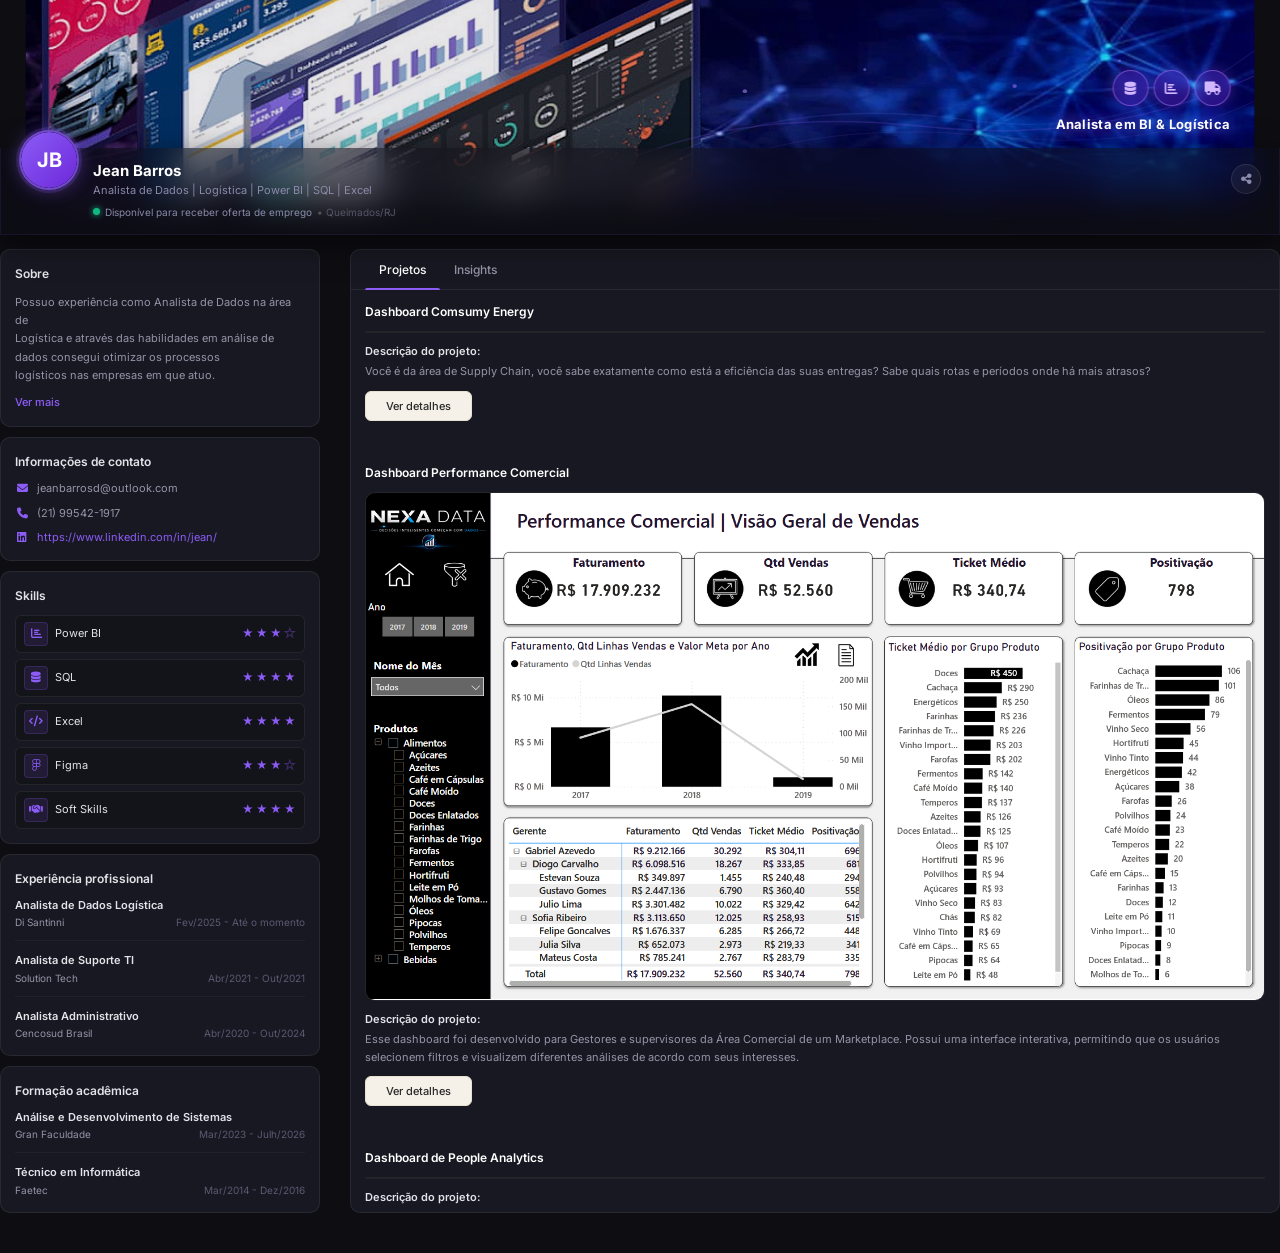
==== public/index.html @ 33b79e92 "Projeto Finalizado" ====
<!DOCTYPE html>
<html lang="pt-BR">

<head>
    <meta charset="UTF-8">
    <meta name="viewport" content="width=device-width, initial-scale=1.0">
    <title>Jean Barros | Portfólio</title>

    <link rel="stylesheet" href="../src/CSS/style.css">
    <link rel="stylesheet" href="../src/CSS/App.css">
    <link rel="stylesheet" href="../src/CSS/components/NavBar/NavBar.css">
    <link rel="stylesheet" href="../src/CSS/components/Section/Section.css">
    <link rel="stylesheet" href="../src/CSS/components/SectionSkills/Skills.css">
    <link rel="stylesheet" href="../src/CSS/components/SectionExperience/Experiences.css">
    <link rel="stylesheet" href="../src/CSS/components/SectionExperience/ExperiencesCard.css">
    <link rel="stylesheet" href="../src/CSS/components/SectionEducation/Education.css">
    <link rel="stylesheet" href="../src/CSS/components/SectionProjects/Projects.css">
    <link rel="stylesheet" href="../src/CSS/components/SectionProjects/ProjectsCard.css">
    <link rel="stylesheet" href="../src/CSS/components/SectionProjects/ProjectsDetails.css">
    <link rel="stylesheet" href="../src/CSS/components/SectionProjects/Insights.css">
    <link rel="stylesheet" href="../src/CSS/components/Contact/Contact.css">
    <link rel="stylesheet" href="../src/CSS/components/Footer/Footer.css">

    <link rel="preconnect" href="https://fonts.googleapis.com">
    <link rel="preconnect" href="https://fonts.gstatic.com" crossorigin>
    <link href="https://fonts.googleapis.com/css2?family=Inter:wght@300;400;500;600;700&display=swap" rel="stylesheet">
    <link rel="stylesheet" href="https://cdnjs.cloudflare.com/ajax/libs/font-awesome/6.5.0/css/all.min.css">
</head>

<body>

    <div class="page-wrapper">

        <!-- =====================================================
         BANNER
         Estrutura: imagem à esquerda + gradiente cobrindo
         + fundo roxo à direita + selos + título
    ===================================================== -->
        <div class="banner-container">

            <!-- Imagem de fundo (dashboards de logística) — lado esquerdo -->
            <img class="banner-bg-image" src="../src/imgs/banner.jpg" alt="" onerror="this.style.display='none'">

            <!-- Camada de fundo roxo/azul escuro no lado direito -->
            <div class="banner-right-bg"></div>

            <!-- Gradiente de transição: fade da imagem para o roxo -->
            <div class="banner-gradient-overlay"></div>

            <!-- Brilhos de glow roxo -->
            <div class="banner-glow"></div>
            <div class="banner-glow-2"></div>

            <!-- Linhas abstratas SVG (ondas tecnológicas) -->
            <svg class="banner-svg-lines" viewBox="0 0 820 158" xmlns="http://www.w3.org/2000/svg"
                preserveAspectRatio="none">
                <!-- Ondas curvas suaves -->
                <path d="M350,158 Q450,80 600,100 Q720,115 820,60" stroke="rgba(139,92,246,0.20)" stroke-width="1.2"
                    fill="none" />
                <path d="M380,158 Q480,70 630,95 Q740,112 820,40" stroke="rgba(100,140,255,0.13)" stroke-width="1"
                    fill="none" />
                <path d="M420,158 Q500,90 650,108 Q750,120 820,80" stroke="rgba(180,120,255,0.10)" stroke-width="0.8"
                    fill="none" />
                <!-- Pontos brilhantes decorativos -->
                <circle cx="480" cy="72" r="1.5" fill="rgba(180,140,255,0.55)" />
                <circle cx="560" cy="55" r="1" fill="rgba(140,180,255,0.45)" />
                <circle cx="660" cy="68" r="1.5" fill="rgba(180,130,255,0.50)" />
                <circle cx="730" cy="48" r="1" fill="rgba(200,160,255,0.40)" />
                <circle cx="790" cy="62" r="0.8" fill="rgba(160,120,255,0.60)" />
            </svg>

            <!-- Linha inferior do banner -->
            <div class="banner-bottom-line"></div>

            <!-- Lado direito: selos + título -->
            <div class="banner-title-wrap">
                <div class="banner-badges">
                    <div class="banner-badge banner-badge--highlight" title="SQL Server Avançado">
                        <i class="fas fa-database"></i>
                    </div>
                    <div class="banner-badge banner-badge--highlight" title="Design de Dashboards com Figma">
                        <i class="fas fa-chart-bar"></i>
                    </div>
                    <div class="banner-badge banner-badge--highlight" title="BI & Logística">
                        <i class="fas fa-truck"></i>
                    </div>
                </div>
                <span class="banner-title">Analista em BI &amp; Logística</span>
            </div>

        </div><!-- /banner-container -->

        <!-- =====================================================
         PROFILE BAR
         Card escuro sólido com sombra — fica "flutuando"
         abaixo do banner, criando profundidade visual
    ===================================================== -->
        <div class="profile-bar">
            <div class="profile-left">
                <!-- Avatar emerge do banner (margin-top negativo) -->
                <div class="profile-avatar-wrapper">
                    <img class="profile-avatar" src="../src/imgs/jean.jpeg" alt="Jean Barros" onerror="this.style.display='none';
                              this.nextElementSibling.style.display='flex'">
                    <div class="profile-avatar-fallback">JB</div>
                </div>

                <div class="profile-text">
                    <h1 class="profile-name">Jean Barros</h1>
                    <p class="profile-subtitle">
                        Analista de Dados | Logística | Power BI | SQL | Excel
                    </p>
                    <div class="profile-status">
                        <span class="status-dot"></span>
                        <span class="status-text">Disponível para receber oferta de emprego</span>
                        <span class="status-level">• Queimados/RJ</span>
                    </div>
                </div>
            </div>

            <div class="profile-right">
                <button class="share-btn" id="shareBtn" title="Compartilhar">
                    <i class="fas fa-share-alt"></i>
                </button>
            </div>
        </div><!-- /profile-bar -->

        <!-- =====================================================
         LAYOUT PRINCIPAL
    ===================================================== -->
        <div class="main-layout">

            <!-- SIDEBAR -->
            <aside class="sidebar" id="sidebar">

                <!-- Sobre -->
                <section class="sidebar-card" id="sectionSobre">
                    <h2 class="sidebar-section-title">Sobre</h2>
                    <p class="sidebar-about-text" id="sobreResumo">Possuo experiência como Analista de Dados na área de
                        Logística e através das habilidades em análise de dados consegui otimizar os processos
                        logísticos nas empresas em que atuo.</p>
                    <div class="sobre-extra" id="sobreExtra" style="display:none;">
                        <p class="sidebar-about-text">Durante minha trajetória, aprimorei minha capacidade de
                            interpretar dados e criar soluções eficazes de controle para a melhoria contínua das
                            operações logísticas.</p>
                        <p class="sidebar-about-text">Utilizo ferramentas como Power BI e Excel para extrair, transformar
                            e visualizar dados, criando relatórios e dashboards que oferecem insights valiosos para a
                            equipe de gestão e impulsionam a definição de KPIs e indicadores de desempenho relevantes.
                        </p>
                        <p class="sidebar-about-text">
                            ✅ Tenho experiência em:
                            • Power BI;
                            • SQL;
                            • Power Query;
                            • DAX

                            📌 Possuo habilidades em:
                            • Data Storytelling;
                            • Visualização de Dados;
                            • Design de Dashboards;
                            • Figma
                        </p>
                    </div>
                    <button class="ver-mais-btn" id="verMaisBtn">Ver mais</button>
                </section>

                <!-- Contato -->
                <section class="sidebar-card" id="sectionContato">
                    <h2 class="sidebar-section-title">Informações de contato</h2>
                    <div class="contact-list">
                        <div class="contact-item">
                            <i class="fas fa-envelope contact-icon"></i>
                            <span class="contact-text">jeanbarrosd@outlook.com</span>
                        </div>
                        <div class="contact-item">
                            <i class="fas fa-phone contact-icon"></i>
                            <span class="contact-text">(21) 99542-1917</span>
                        </div>
                        <div class="contact-item">
                            <i class="fab fa-linkedin contact-icon"></i>
                            <a href="https://www.linkedin.com/in/jean-barros" target="_blank"
                                class="contact-link">
                                https://www.linkedin.com/in/jean/
                            </a>
                        </div>
                    </div>
                </section>

                <!-- Skills -->
                <section class="sidebar-card" id="sectionSkills">
                    <h2 class="sidebar-section-title">Skills</h2>
                    <div class="skills-list" id="skillsList"></div>
                </section>

                <!-- Experiência -->
                <section class="sidebar-card" id="sectionExperiencia">
                    <h2 class="sidebar-section-title">Experiência profissional</h2>
                    <div class="experience-list" id="experienceList"></div>
                </section>

                <!-- Formação -->
                <section class="sidebar-card" id="sectionFormacao">
                    <h2 class="sidebar-section-title">Formação acadêmica</h2>
                    <div class="education-list" id="educationList"></div>
                </section>

            </aside><!-- /sidebar -->

            <!-- CONTEÚDO PRINCIPAL -->
            <main class="main-content" id="mainContent">
                <section class="main-card" id="sectionProjetos">
                    <div class="tabs-bar">
                        <button class="tab-btn active" data-tab="projetos">Projetos</button>
                        <button class="tab-btn" data-tab="insights">Insights</button>
                    </div>
                    <div class="tab-content active" id="tab-projetos">
                        <div class="projects-scroll-container" id="projectsContainer"></div>
                    </div>
                    <div class="tab-content" id="tab-insights">
                        <div id="insightsContainer"></div>
                    </div>
                </section>
            </main>

        </div><!-- /main-layout -->

    </div><!-- /page-wrapper -->

    <!-- MODAL DETALHES DO PROJETO -->
    <div class="project-modal-overlay" id="projectModalOverlay">
        <div class="project-modal" id="projectModal">
            <button class="modal-close-btn" id="modalCloseBtn">
                <i class="fas fa-times"></i>
            </button>
            <div class="modal-content-inner" id="modalContentInner"></div>
        </div>
    </div>

    <!-- JS -->
    <script src="../src/JS/data/Bios.js"></script>
    <script src="../src/JS/themes/Themes.js"></script>
    <script src="../src/JS/animation/motion.js"></script>
    <script src="../src/JS/components/NavBar/NavBar.js"></script>
    <script src="../src/JS/components/Section/Section.js"></script>
    <script src="../src/JS/components/SectionSkills/Skills.js"></script>
    <script src="../src/JS/components/SectionExperience/ExperiencesCard.js"></script>
    <script src="../src/JS/components/SectionExperience/Experiences.js"></script>
    <script src="../src/JS/components/SectionProjects/ProjectsDetails.js"></script>
    <script src="../src/JS/components/SectionProjects/ProjectsCard.js"></script>
    <script src="../src/JS/components/SectionProjects/Projects.js"></script>
    <script src="../src/JS/components/SectionProjects/Insights.js"></script>
    <script src="../src/JS/components/SectionEducation/Education.js"></script>
    <script src="../src/JS/components/Contact/Contact.js"></script>
    <script src="../src/JS/components/Footer/Footer.js"></script>
    <script src="../src/JS/App.js"></script>

</body>

</html>
---- src/CSS/style.css ----
/* ========================================
   RESET & VARIÁVEIS GLOBAIS
======================================== */

*, *::before, *::after {
    margin: 0;
    padding: 0;
    box-sizing: border-box;
}

:root {
    --bg-primary:       #0d0d12;
    --bg-secondary:     #13131a;
    --bg-card:          #181822;
    --bg-card-hover:    #1e1e2e;

    --border-color:     rgba(255, 255, 255, 0.07);
    --border-hover:     rgba(139, 92, 246, 0.4);

    --text-primary:     #e2e2e8;
    --text-secondary:   #9494a8;
    --text-muted:       #5a5a72;
    --text-white:       #ffffff;

    --accent-purple:    #8b5cf6;
    --accent-purple-2:  #7c3aed;
    --accent-green:     #10b981;

    --glow-purple:      0 0 20px rgba(139, 92, 246, 0.3);

    --shadow-card:      0 4px 24px rgba(0, 0, 0, 0.4);

    --radius-sm:        6px;
    --radius-md:        10px;
    --radius-lg:        14px;

    --font-main:        'Inter', -apple-system, BlinkMacSystemFont, sans-serif;

    --transition-fast:  0.15s ease;
    --transition-med:   0.25s ease;
    --transition-slow:  0.4s ease;
}

html {
    font-size: 14px;
    scroll-behavior: smooth;
}

body {
    font-family: var(--font-main);
    background-color: var(--bg-primary);
    color: var(--text-primary);
    min-height: 100vh;
    line-height: 1.6;
    overflow-x: hidden;
}

/* ========================================
   SCROLLBAR CUSTOMIZADA
======================================== */

::-webkit-scrollbar        { width: 5px; height: 5px; }
::-webkit-scrollbar-track  { background: var(--bg-secondary); }
::-webkit-scrollbar-thumb  { background: rgba(139,92,246,0.45); border-radius: 3px; }
::-webkit-scrollbar-thumb:hover { background: var(--accent-purple); }

/* ========================================
   UTILITÁRIOS
======================================== */

a           { color: inherit; text-decoration: none; }
button      { cursor: pointer; border: none; background: none; font-family: var(--font-main); }
img         { display: block; max-width: 100%; }
---- src/CSS/App.css ----
/* ========================================
   PAGE WRAPPER
======================================== */

/* ========================================
   PAGE WRAPPER — padding bottom confortável
======================================== */

.page-wrapper {
    max-width: 1280px;
    margin: 0 auto;
    padding-bottom: 40px;
    position: relative;
}

/* ========================================
   BANNER
   — replica o original: imagem real de dashboards
     à esquerda, gradiente roxo cobrindo,
     selos + texto à direita
======================================== */

.banner-container {
    position: relative;
    height: 200px;
    overflow: hidden;
    background: #0d0820;
    
    /* Centralizado com proporção nas laterais */
    width: 96vw;
    max-width: 1360px;
    left: 50%;
    transform: translateX(-50%);
    
    /* Cantos inferiores arredondados */
    border-bottom-left-radius: 16px;
    border-bottom-right-radius: 16px;
}

/* Imagem real do banner */
.banner-bg-image {
    position: absolute;
    top: 0;
    left: 0;
    width: 100%;
    height: 100%;
    object-fit: cover;
    object-position: center center;
    opacity: 0.90;
}

/* Gradiente — desativado para mostrar a imagem do banner */
.banner-gradient-overlay {
    display: none;
}

/* Fundo roxo — desativado */
.banner-right-bg {
    display: none;
}

/* Glows — desativados */
.banner-glow {
    display: none;
}

.banner-glow-2 {
    display: none;
}

/* Linha de separação sutil no rodapé do banner */
.banner-bottom-line {
    position: absolute;
    bottom: 0;
    left: 0;
    right: 0;
    height: 1px;
    background: linear-gradient(90deg,
            transparent,
            rgba(139, 92, 246, 0.3) 40%,
            rgba(139, 92, 246, 0.1) 100%);
    z-index: 2;
}

/* SVG com linhas abstratas (ondas tecnológicas) */
.banner-svg-lines {
    position: absolute;
    inset: 0;
    width: 100%;
    height: 100%;
    pointer-events: none;
    z-index: 2;
}

/* Conteúdo alinhado à direita: selos + título */
.banner-title-wrap {
    position: absolute;
    bottom: 65px;
    right: 24px;
    display: flex;
    flex-direction: column;
    align-items: flex-end;
    gap: 8px;
    z-index: 3;
}

/* Selos decorativos (3 círculos com ícones) */
.banner-badges {
    display: flex;
    gap: 5px;
    align-items: center;
}

.banner-badge {
    width: 36px;
    height: 36px;
    border-radius: 50%;
    background: rgba(20, 10, 60, 0.7);
    border: 1px solid rgba(139, 92, 246, 0.35);
    display: flex;
    align-items: center;
    justify-content: center;
    color: rgba(200, 180, 255, 0.8);
    backdrop-filter: blur(6px);
    box-shadow: 0 0 10px rgba(100, 50, 200, 0.25);
}

.banner-badge i {
    font-size: 13px;
}

.banner-badge--highlight {
    background: rgba(100, 40, 200, 0.4);
    border-color: rgba(180, 130, 255, 0.5);
    color: #d4b8ff;
    box-shadow: 0 0 16px rgba(139, 92, 246, 0.4);
}

/* Texto "Especialista em BI & Logística" */
.banner-title {
    font-size: 13px;
    font-weight: 700;
    color: #ffffff;
    letter-spacing: 0.3px;
    text-shadow:
        0 0 16px rgba(180, 130, 255, 0.9),
        0 0 32px rgba(120, 60, 200, 0.5);
    white-space: nowrap;
}

/* ========================================
   PROFILE BAR
   — card escuro sólido abaixo do banner,
     com sombra para efeito de profundidade
======================================== */

.profile-bar {
    display: flex;
    align-items: flex-start;
    justify-content: space-between;
    padding: 12px 18px 14px;
    background: rgba(13, 13, 22, 0.55);
    backdrop-filter: blur(18px);
    -webkit-backdrop-filter: blur(18px);
    border: 1px solid rgba(139, 92, 246, 0.10);
    border-top: none;
    box-shadow: 0 8px 32px rgba(0, 0, 0, 0.5);
    position: relative;
    z-index: 5;
    margin-top: -52px;
}

.profile-left {
    display: flex;
    align-items: flex-start;
    gap: 14px;
    flex: 1;
}

/* ========================================
   AVATAR — emerge do banner
======================================== */

.profile-avatar-wrapper {
    flex-shrink: 0;
    width: 60px;
    height: 60px;
    border-radius: 50%;
    border: 2px solid rgba(139, 92, 246, 0.75);
    overflow: hidden;
    box-shadow:
        0 0 0 3px rgba(139, 92, 246, 0.18),
        0 0 18px rgba(139, 92, 246, 0.4);
    margin-top: -30px;
    /* sobe metade da altura — emerge do banner */
    background: #1e1040;
    position: relative;
    z-index: 6;
}

.profile-avatar {
    width: 100%;
    height: 100%;
    object-fit: cover;
    object-position: center top;
    display: block;
}

/* Fallback com iniciais */
.profile-avatar-fallback {
    display: none;
    position: absolute;
    inset: 0;
    align-items: center;
    justify-content: center;
    font-size: 20px;
    font-weight: 700;
    color: #fff;
    background: linear-gradient(135deg, #8b5cf6, #6d28d9);
    border-radius: 50%;
}

/* ========================================
   TEXTO DO PERFIL
======================================== */

.profile-text {
    flex: 1;
    padding-top: 2px;
}

.profile-name {
    font-size: 15px;
    font-weight: 700;
    color: #ffffff;
    line-height: 1.2;
    margin-bottom: 3px;
}

.profile-subtitle {
    font-size: 11px;
    color: #8a8aaa;
    line-height: 1.45;
    margin-bottom: 5px;
}

.profile-status {
    display: flex;
    align-items: center;
    gap: 5px;
    font-size: 10px;
    flex-wrap: wrap;
}

.status-dot {
    width: 7px;
    height: 7px;
    border-radius: 50%;
    background: #10b981;
    box-shadow: 0 0 6px #10b981;
    animation: pulse-dot 2s infinite;
    flex-shrink: 0;
}

@keyframes pulse-dot {

    0%,
    100% {
        opacity: 1;
    }

    50% {
        opacity: 0.45;
    }
}

.status-text {
    color: #8a8aaa;
}

.status-level {
    color: #55556a;
}

/* ========================================
   BOTÃO COMPARTILHAR
======================================== */

.profile-right {
    padding-top: 4px;
}

.share-btn {
    width: 30px;
    height: 30px;
    border-radius: 50%;
    border: 1px solid rgba(255, 255, 255, 0.1);
    background: rgba(255, 255, 255, 0.05);
    color: #8a8aaa;
    font-size: 12px;
    display: flex;
    align-items: center;
    justify-content: center;
    cursor: pointer;
    transition: all 0.2s ease;
}

.share-btn:hover {
    border-color: #8b5cf6;
    color: #8b5cf6;
    box-shadow: 0 0 12px rgba(139, 92, 246, 0.35);
}

/* ========================================
   LAYOUT PRINCIPAL
======================================== */

.main-layout {
    display: flex;
    gap: 30px;
    padding: 14px 0 0;
    align-items: flex-start;
    /* sidebar determina a altura natural, projetos scroll interno */
}

/* ========================================
   SIDEBAR
======================================== */

.sidebar {
    width: 320px;
    flex-shrink: 0;
    display: flex;
    flex-direction: column;
    gap: 10px;
}

.sidebar-card {
    background: var(--bg-card);
    border: 1px solid var(--border-color);
    border-radius: var(--radius-md);
    padding: 14px;
    transition: border-color 0.2s ease;
}

.sidebar-card:hover {
    border-color: rgba(139, 92, 246, 0.2);
}

.sidebar-section-title {
    font-size: 12px;
    font-weight: 600;
    color: var(--text-primary);
    margin-bottom: 10px;
}

/* ========================================
   SOBRE — expand inline
======================================== */

.sidebar-about-text {
    font-size: 11px;
    color: var(--text-secondary);
    line-height: 1.65;
    margin-bottom: 6px;
    white-space: pre-line;
}

.sobre-extra {
    margin-top: 4px;
    animation: fadeSlideIn 0.25s ease;
}

@keyframes fadeSlideIn {
    from {
        opacity: 0;
        transform: translateY(4px);
    }

    to {
        opacity: 1;
        transform: translateY(0);
    }
}

.ver-mais-btn {
    font-size: 11px;
    color: var(--accent-purple);
    font-weight: 500;
    background: none;
    border: none;
    cursor: pointer;
    padding: 0;
    margin-top: 4px;
    transition: color 0.15s;
}

.ver-mais-btn:hover {
    color: #a78bfa;
    text-decoration: underline;
}

/* ========================================
   CONTEÚDO PRINCIPAL
======================================== */

.main-content {
    flex: 1;
    min-width: 0;
    display: flex;
    flex-direction: column;
    /* altura será definida via JS para igualar à sidebar */
}

/* Card de projetos — ocupa toda a altura do layout,
   scroll interno para alinhar com a sidebar */
.main-card {
    background: var(--bg-card);
    border: 1px solid var(--border-color);
    border-radius: var(--radius-md);
    overflow: hidden;
    flex: 1;
    display: flex;
    flex-direction: column;
    min-height: 0;
}

/* ========================================
   TABS
======================================== */

.tabs-bar {
    display: flex;
    border-bottom: 1px solid var(--border-color);
    padding: 0 14px;
    flex-shrink: 0;
}

.tab-btn {
    font-size: 12px;
    font-weight: 500;
    color: var(--text-secondary);
    padding: 12px 14px;
    position: relative;
    background: none;
    border: none;
    cursor: pointer;
    transition: color 0.15s;
}

.tab-btn::after {
    content: '';
    position: absolute;
    bottom: -1px;
    left: 0;
    right: 0;
    height: 2px;
    background: var(--accent-purple);
    border-radius: 2px 2px 0 0;
    opacity: 0;
    transition: opacity 0.15s;
}

.tab-btn.active {
    color: var(--text-white);
}

.tab-btn.active::after {
    opacity: 1;
}

.tab-btn:hover {
    color: var(--text-primary);
}

.tab-content {
    display: none;
    flex: 1;
    min-height: 0;
}

.tab-content.active {
    display: flex;
    flex-direction: column;
    flex: 1;
    min-height: 0;
}

/* ========================================
   PROJETOS — scroll interno, alinhado com sidebar
======================================== */

.projects-scroll-container {
    flex: 1;
    overflow-y: auto;
    overflow-x: hidden;
    padding: 14px;
    display: flex;
    flex-direction: column;
    gap: 22px;
    scrollbar-width: thin;
    scrollbar-color: rgba(139, 92, 246, 0.3) transparent;
}

/* ========================================
   INSIGHTS — estilos em Insights.css
======================================== */

/* ========================================
   MODAL DETALHES
======================================== */

.project-modal-overlay {
    position: fixed;
    inset: 0;
    background: rgba(0, 0, 0, 0.82);
    z-index: 1000;
    display: flex;
    align-items: flex-start;
    justify-content: center;
    padding: 24px 16px;
    opacity: 0;
    visibility: hidden;
    transition: opacity 0.25s ease, visibility 0.25s ease;
    backdrop-filter: blur(6px);
    overflow-y: auto;
}

.project-modal-overlay.active {
    opacity: 1;
    visibility: visible;
}

.project-modal {
    background: var(--bg-card);
    border: 1px solid var(--border-color);
    border-radius: var(--radius-lg);
    max-width: 740px;
    width: 100%;
    margin: auto;
    position: relative;
    padding: 24px 24px 32px;
    transform: translateY(-14px);
    transition: transform 0.25s ease;
}

.project-modal-overlay.active .project-modal {
    transform: translateY(0);
}

.modal-close-btn {
    position: absolute;
    top: 14px;
    right: 14px;
    width: 28px;
    height: 28px;
    border-radius: 50%;
    background: var(--bg-secondary);
    border: 1px solid var(--border-color);
    color: var(--text-secondary);
    font-size: 11px;
    display: flex;
    align-items: center;
    justify-content: center;
    cursor: pointer;
    transition: all 0.15s;
}

.modal-close-btn:hover {
    color: var(--text-white);
    border-color: var(--accent-purple);
}

/* ========================================
   RESPONSIVIDADE
======================================== */

@media (max-width: 700px) {
    .main-layout {
        flex-direction: column;
        align-items: stretch;
    }

    .sidebar {
        width: 100%;
    }

    .banner-container {
        height: 120px;
    }

    .banner-bg-image {
        width: 100%;
    }
}

@media (max-width: 460px) {
    .profile-name {
        font-size: 13px;
    }

    .profile-subtitle {
        font-size: 10px;
    }

    .profile-avatar-wrapper {
        width: 50px;
        height: 50px;
        margin-top: -25px;
    }

    .banner-container {
        height: 100px;
    }

    .banner-title {
        font-size: 11px;
    }
}
---- src/CSS/components/NavBar/NavBar.css ----
/* NavBar.css — placeholder */
---- src/CSS/components/Section/Section.css ----
/* Section.css — placeholder */
---- src/CSS/components/SectionSkills/Skills.css ----
/* ========================================
   SKILLS LIST
======================================== */

.skills-list {
    display: flex;
    flex-direction: column;
    gap: 6px;
}

/* ========================================
   SKILL ITEM
======================================== */

.skill-item {
    display: flex;
    align-items: center;
    justify-content: space-between;
    gap: 8px;
    padding: 6px 8px;
    background: var(--bg-secondary);
    border-radius: var(--radius-sm);
    border: 1px solid var(--border-color);
    transition: border-color var(--transition-fast);
}

.skill-item:hover {
    border-color: rgba(139, 92, 246, 0.3);
}

/* ========================================
   LABEL (ícone + nome)
======================================== */

.skill-label {
    display: flex;
    align-items: center;
    gap: 7px;
    flex: 1;
    min-width: 0;
}

.skill-icon {
    width: 24px;
    height: 24px;
    border-radius: 4px;
    background: rgba(139, 92, 246, 0.12);
    border: 1px solid rgba(139, 92, 246, 0.2);
    display: flex;
    align-items: center;
    justify-content: center;
    font-size: 11px;
    flex-shrink: 0;
    color: var(--accent-purple);
}

.skill-name {
    font-size: 11px;
    color: var(--text-primary);
    font-weight: 400;
    white-space: nowrap;
    overflow: hidden;
    text-overflow: ellipsis;
}

/* ========================================
   ESTRELAS
======================================== */

.skill-stars {
    display: flex;
    gap: 2px;
    flex-shrink: 0;
}

.star {
    font-size: 11px;
    color: var(--accent-purple);
    line-height: 1;
}

.star.empty {
    color: transparent;
    -webkit-text-stroke: 1px rgba(139, 92, 246, 0.35);
}
---- src/CSS/components/SectionExperience/Experiences.css ----
/* ========================================
   EXPERIENCE LIST
======================================== */

.experience-list {
    display: flex;
    flex-direction: column;
    gap: 12px;
}

/* ========================================
   EXPERIENCE CARD
======================================== */

.experience-card {
    display: flex;
    flex-direction: column;
    gap: 2px;
    padding-bottom: 10px;
    border-bottom: 1px solid rgba(255,255,255,0.04);
    transition: all var(--transition-fast);
}

.experience-card:last-child {
    border-bottom: none;
    padding-bottom: 0;
}

/* ========================================
   EXPERIENCE CARGO
======================================== */

.experience-cargo {
    font-size: 11px;
    font-weight: 600;
    color: var(--text-primary);
    line-height: 1.3;
}

/* ========================================
   EXPERIENCE EMPRESA + PERÍODO
======================================== */

.experience-meta {
    display: flex;
    align-items: center;
    justify-content: space-between;
    gap: 8px;
}

.experience-empresa {
    font-size: 10px;
    color: var(--text-secondary);
}

.experience-periodo {
    font-size: 10px;
    color: var(--text-muted);
    white-space: nowrap;
}
---- src/CSS/components/SectionExperience/ExperiencesCard.css ----
/* ========================================
   EXPERIENCES CARD (placeholder — estilos
   principais estão em Experiences.css)
======================================== */
---- src/CSS/components/SectionEducation/Education.css ----
/* ========================================
   EDUCATION LIST
======================================== */

.education-list {
    display: flex;
    flex-direction: column;
    gap: 12px;
}

/* ========================================
   EDUCATION CARD
======================================== */

.education-card {
    display: flex;
    flex-direction: column;
    gap: 2px;
    padding-bottom: 10px;
    border-bottom: 1px solid rgba(255,255,255,0.04);
}

.education-card:last-child {
    border-bottom: none;
    padding-bottom: 0;
}

/* ========================================
   EDUCATION CURSO
======================================== */

.education-curso {
    font-size: 11px;
    font-weight: 600;
    color: var(--text-primary);
    line-height: 1.3;
}

/* ========================================
   EDUCATION META
======================================== */

.education-meta {
    display: flex;
    align-items: center;
    justify-content: space-between;
    gap: 8px;
}

.education-instituicao {
    font-size: 10px;
    color: var(--text-secondary);
}

.education-periodo {
    font-size: 10px;
    color: var(--text-muted);
    white-space: nowrap;
}
---- src/CSS/components/SectionProjects/Projects.css ----
/* ========================================
   PROJECTS CONTAINER — scroll interno
======================================== */

.projects-scroll-container {
    flex: 1;
    overflow-y: auto;
    overflow-x: hidden;
    padding: 14px;
    display: flex;
    flex-direction: column;
    gap: 22px;
    scrollbar-width: thin;
    scrollbar-color: rgba(139,92,246,0.3) transparent;
}

/* ========================================
   INSIGHTS CONTAINER — mesmo scroll
======================================== */

#insightsContainer {
    flex: 1;
    overflow-y: auto;
    min-height: 0;
}
---- src/CSS/components/SectionProjects/ProjectsCard.css ----
/* ========================================
   PROJECT CARD — fiel ao layout de referência
======================================== */

.project-card {
    display: flex;
    flex-direction: column;
    gap: 10px;
    animation: fadeInUp 0.35s ease both;
}

@keyframes fadeInUp {
    from { opacity: 0; transform: translateY(10px); }
    to   { opacity: 1; transform: translateY(0); }
}

/* ========================================
   TÍTULO
======================================== */

.project-card-title {
    font-size: 12px;
    font-weight: 600;
    color: var(--text-white);
    line-height: 1.4;
}

/* ========================================
   IMAGEM REAL DO DASHBOARD
======================================== */

.project-card-image-wrapper {
    width: 100%;
    border-radius: var(--radius-md);
    overflow: hidden;
    border: 1px solid var(--border-color);
    cursor: pointer;
    position: relative;
    background: var(--bg-secondary);
    transition: border-color var(--transition-med), box-shadow var(--transition-med);
}

.project-card-image-wrapper:hover {
    border-color: rgba(139, 92, 246, 0.5);
    box-shadow: 0 0 22px rgba(139, 92, 246, 0.2);
}

.project-card-image {
    width: 100%;
    height: auto;
    display: block;
    object-fit: cover;
    transition: transform var(--transition-slow);
}

.project-card-image-wrapper:hover .project-card-image {
    transform: scale(1.015);
}

/* Overlay de hover — lupa */
.project-card-img-hover {
    position: absolute;
    inset: 0;
    background: rgba(0, 0, 0, 0.45);
    display: flex;
    align-items: center;
    justify-content: center;
    opacity: 0;
    transition: opacity var(--transition-med);
    color: #fff;
    font-size: 22px;
    backdrop-filter: blur(2px);
}

.project-card-image-wrapper:hover .project-card-img-hover {
    opacity: 1;
}

/* Placeholder quando imagem falha */
.project-card-img-placeholder {
    display: none;
    position: absolute;
    inset: 0;
    align-items: center;
    justify-content: center;
    font-size: 32px;
    color: var(--text-muted);
    min-height: 140px;
}

.project-card-image-wrapper.img-error .project-card-img-placeholder {
    display: flex;
}

.project-card-image-wrapper.img-error .project-card-img-hover {
    display: none;
}

/* ========================================
   DESCRIÇÃO
======================================== */

.project-card-desc-block {}

.project-card-desc-label {
    font-size: 11px;
    font-weight: 600;
    color: var(--text-primary);
    margin-bottom: 3px;
}

.project-card-desc-text {
    font-size: 11px;
    color: var(--text-secondary);
    line-height: 1.6;
}

/* ========================================
   BOTÃO VER DETALHES
======================================== */

.project-ver-detalhes-btn {
    display: inline-flex;
    align-items: center;
    justify-content: center;
    padding: 7px 20px;
    background: #f5f0e8;
    border: 1px solid #e8e0d0;
    border-radius: var(--radius-sm);
    color: #2a2a2a;
    font-size: 11px;
    font-weight: 500;
    cursor: pointer;
    font-family: var(--font-main);
    transition: all var(--transition-med);
    width: fit-content;
}

.project-ver-detalhes-btn:hover {
    background: #fff;
    border-color: #d0c8b8;
    box-shadow: 0 2px 8px rgba(0, 0, 0, 0.15);
}

/* ========================================
   DIVISOR
======================================== */

.project-divider {
    height: 1px;
    background: var(--border-color);
}
---- src/CSS/components/SectionProjects/ProjectsDetails.css ----
/* ========================================
   MODAL INTERNO
======================================== */

.modal-content-inner {
    display: flex;
    flex-direction: column;
    gap: 18px;
}

/* ========================================
   TÍTULO DO MODAL
======================================== */

.modal-project-title {
    font-size: 17px;
    font-weight: 700;
    color: var(--text-white);
    padding-right: 36px;
    line-height: 1.3;
}

/* ========================================
   POWER BI CONTAINER
======================================== */

.pbi-container {
    width: 100%;
    display: flex;
    flex-direction: column;
    gap: 0;
    border: 1px solid var(--border-color);
    border-radius: var(--radius-md);
    overflow: hidden;
    background: #000;
}

/* ========================================
   ABAS DE PÁGINAS POWER BI
======================================== */

.pbi-tabs {
    display: flex;
    background: var(--bg-secondary);
    border-bottom: 1px solid var(--border-color);
    padding: 0 10px;
    gap: 0;
    overflow-x: auto;
    scrollbar-width: thin;
}

.pbi-tab-btn {
    font-size: 11px;
    font-weight: 500;
    color: var(--text-secondary);
    padding: 8px 14px;
    background: none;
    border: none;
    cursor: pointer;
    position: relative;
    white-space: nowrap;
    transition: color var(--transition-fast);
    font-family: var(--font-main);
}

.pbi-tab-btn::after {
    content: '';
    position: absolute;
    bottom: 0; left: 0; right: 0;
    height: 2px;
    background: var(--accent-purple);
    opacity: 0;
    transition: opacity var(--transition-fast);
}

.pbi-tab-btn.active {
    color: var(--text-white);
}

.pbi-tab-btn.active::after {
    opacity: 1;
}

.pbi-tab-btn:hover {
    color: var(--text-primary);
}

/* ========================================
   FRAMES WRAPPER
======================================== */

.pbi-frames-wrapper {
    position: relative;
    width: 100%;
}

/* ========================================
   FRAME INDIVIDUAL
======================================== */

.pbi-frame-wrapper {
    display: none;
    position: relative;
    width: 100%;
    padding-top: 60%;      /* aspect ratio 5:3 */
    background: #0a0a14;
}

.pbi-frame-wrapper.active {
    display: block;
}

.pbi-iframe {
    position: absolute;
    top: 0; left: 0;
    width: 100%;
    height: 100%;
    border: none;
    display: block;
}

/* ========================================
   LOADING DO POWER BI
======================================== */

.pbi-loading {
    position: absolute;
    inset: 0;
    display: flex;
    flex-direction: column;
    align-items: center;
    justify-content: center;
    gap: 10px;
    color: var(--text-muted);
    font-size: 12px;
    background: #0a0a14;
    z-index: 1;
}

.pbi-loading i {
    font-size: 20px;
    color: var(--accent-purple);
}

/* ========================================
   BOTÃO ACESSAR PROJETO
======================================== */

.modal-access-btn {
    display: inline-flex;
    align-items: center;
    gap: 7px;
    padding: 7px 18px;
    background: linear-gradient(135deg, #f59e0b, #d97706);
    border-radius: var(--radius-sm);
    color: #fff;
    font-size: 11px;
    font-weight: 600;
    cursor: pointer;
    transition: all var(--transition-med);
    border: none;
    font-family: var(--font-main);
    text-decoration: none;
    width: fit-content;
}

.modal-access-btn:hover {
    background: linear-gradient(135deg, #d97706, #b45309);
    box-shadow: 0 4px 16px rgba(245, 158, 11, 0.35);
    transform: translateY(-1px);
}

/* ========================================
   SEÇÕES DE TEXTO DO MODAL
======================================== */

.modal-section {
    display: flex;
    flex-direction: column;
    gap: 5px;
}

.modal-section-label {
    font-size: 12px;
    font-weight: 700;
    color: var(--text-primary);
}

.modal-section-text {
    font-size: 11px;
    color: var(--text-secondary);
    line-height: 1.7;
}

/* ========================================
   SKILLS NO MODAL
======================================== */

.modal-skills-list {
    display: flex;
    flex-wrap: wrap;
    gap: 6px;
}

.modal-skill-tag {
    padding: 3px 10px;
    border-radius: var(--radius-sm);
    font-size: 10px;
    font-weight: 500;
    border: 1px solid var(--border-color);
    color: var(--text-secondary);
    background: var(--bg-secondary);
    transition: all var(--transition-fast);
}

.modal-skill-tag:hover {
    border-color: var(--accent-purple);
    color: var(--accent-purple);
}
---- src/CSS/components/SectionProjects/Insights.css ----
/* ========================================
   INSIGHTS — aba de análises de dados
======================================== */

/* Header da seção insights */
.insights-header {
    display: flex;
    align-items: flex-start;
    justify-content: space-between;
    padding: 14px 14px 0;
    margin-bottom: 10px;
}

.insights-titulo {
    font-size: 13px;
    font-weight: 700;
    color: var(--text-white);
    margin-bottom: 2px;
}

.insights-subtitulo {
    font-size: 10px;
    color: var(--text-muted);
}

.insights-count {
    font-size: 10px;
    color: var(--accent-purple);
    background: rgba(139,92,246,0.1);
    border: 1px solid rgba(139,92,246,0.2);
    border-radius: 10px;
    padding: 2px 8px;
    font-weight: 500;
    white-space: nowrap;
}

/* Lista de cards */
.insights-list {
    display: flex;
    flex-direction: column;
    gap: 10px;
    padding: 0 14px 14px;
    overflow-y: auto;
    flex: 1;
}

/* ========================================
   INSIGHT CARD
======================================== */

.insight-card {
    background: rgba(255,255,255,0.02);
    border: 1px solid var(--border-color);
    border-left: 3px solid var(--insight-cor, var(--accent-purple));
    border-radius: var(--radius-md);
    padding: 12px;
    display: flex;
    flex-direction: column;
    gap: 8px;
    transition: background var(--transition-fast), box-shadow var(--transition-fast);
}

.insight-card:hover {
    background: rgba(255,255,255,0.035);
    box-shadow: 0 4px 16px rgba(0,0,0,0.3);
}

.insight-card--destaque {
    background: rgba(139,92,246,0.04);
    border-color: rgba(139,92,246,0.25);
    border-left-color: var(--accent-purple);
}

/* Header do card */
.insight-card-header {
    display: flex;
    align-items: center;
    justify-content: space-between;
    gap: 8px;
}

.insight-categoria {
    display: inline-flex;
    align-items: center;
    gap: 5px;
    font-size: 9px;
    font-weight: 600;
    padding: 3px 8px;
    border-radius: 10px;
    border: 1px solid;
    letter-spacing: 0.3px;
    text-transform: uppercase;
}

.insight-badge-destaque {
    font-size: 9px;
    color: #f59e0b;
    background: rgba(245,158,11,0.1);
    border: 1px solid rgba(245,158,11,0.25);
    border-radius: 10px;
    padding: 2px 7px;
    display: flex;
    align-items: center;
    gap: 4px;
    font-weight: 500;
}

/* Título */
.insight-titulo {
    font-size: 12px;
    font-weight: 600;
    color: var(--text-white);
    line-height: 1.4;
}

/* Resumo */
.insight-resumo {
    font-size: 11px;
    color: var(--text-secondary);
    line-height: 1.6;
}

/* Body com texto + métricas */
.insight-body {
    display: flex;
    flex-direction: column;
    gap: 8px;
}

.insight-body.has-metricas {
    flex-direction: row;
    align-items: flex-start;
    gap: 12px;
}

.insight-texto {
    font-size: 10.5px;
    color: var(--text-muted);
    line-height: 1.65;
    white-space: pre-line;
    flex: 1;
}

/* Métricas */
.insight-metricas {
    display: flex;
    flex-direction: column;
    gap: 5px;
    flex-shrink: 0;
}

.insight-metrica-item {
    display: flex;
    align-items: center;
    gap: 5px;
    background: rgba(255,255,255,0.03);
    border: 1px solid var(--border-color);
    border-radius: var(--radius-sm);
    padding: 5px 8px;
    min-width: 100px;
}

.insight-metrica-valor {
    font-size: 13px;
    font-weight: 700;
    color: var(--text-white);
    line-height: 1;
}

.insight-metrica-label {
    font-size: 8.5px;
    color: var(--text-muted);
    flex: 1;
    line-height: 1.2;
}

.insight-tendencia {
    font-size: 9px;
    flex-shrink: 0;
}
.insight-tendencia.up      { color: #10b981; }
.insight-tendencia.down    { color: #ef4444; }
.insight-tendencia.neutral { color: #f59e0b; }

/* Footer com tags */
.insight-footer {
    margin-top: 2px;
}

.insight-tags {
    display: flex;
    gap: 4px;
    flex-wrap: wrap;
}

.insight-tag {
    font-size: 9px;
    color: var(--text-muted);
    background: rgba(255,255,255,0.04);
    border: 1px solid var(--border-color);
    border-radius: 4px;
    padding: 2px 6px;
}

/* Responsivo */
@media (max-width: 500px) {
    .insight-body.has-metricas {
        flex-direction: column;
    }
    .insight-metricas {
        flex-direction: row;
        flex-wrap: wrap;
    }
}
---- src/CSS/components/Contact/Contact.css ----
/* ========================================
   CONTACT LIST
======================================== */

.contact-list {
    display: flex;
    flex-direction: column;
    gap: 9px;
}

.contact-item {
    display: flex;
    align-items: flex-start;
    gap: 8px;
}

.contact-icon {
    font-size: 11px;
    color: var(--accent-purple);
    margin-top: 2px;
    flex-shrink: 0;
    width: 14px;
    text-align: center;
}

.contact-text {
    font-size: 11px;
    color: var(--text-secondary);
    word-break: break-all;
    line-height: 1.4;
}

.contact-link {
    font-size: 11px;
    color: var(--accent-purple);
    word-break: break-all;
    line-height: 1.4;
    transition: color var(--transition-fast);
}

.contact-link:hover {
    color: #a78bfa;
    text-decoration: underline;
}
---- src/CSS/components/Footer/Footer.css ----
/* Footer.css — placeholder */
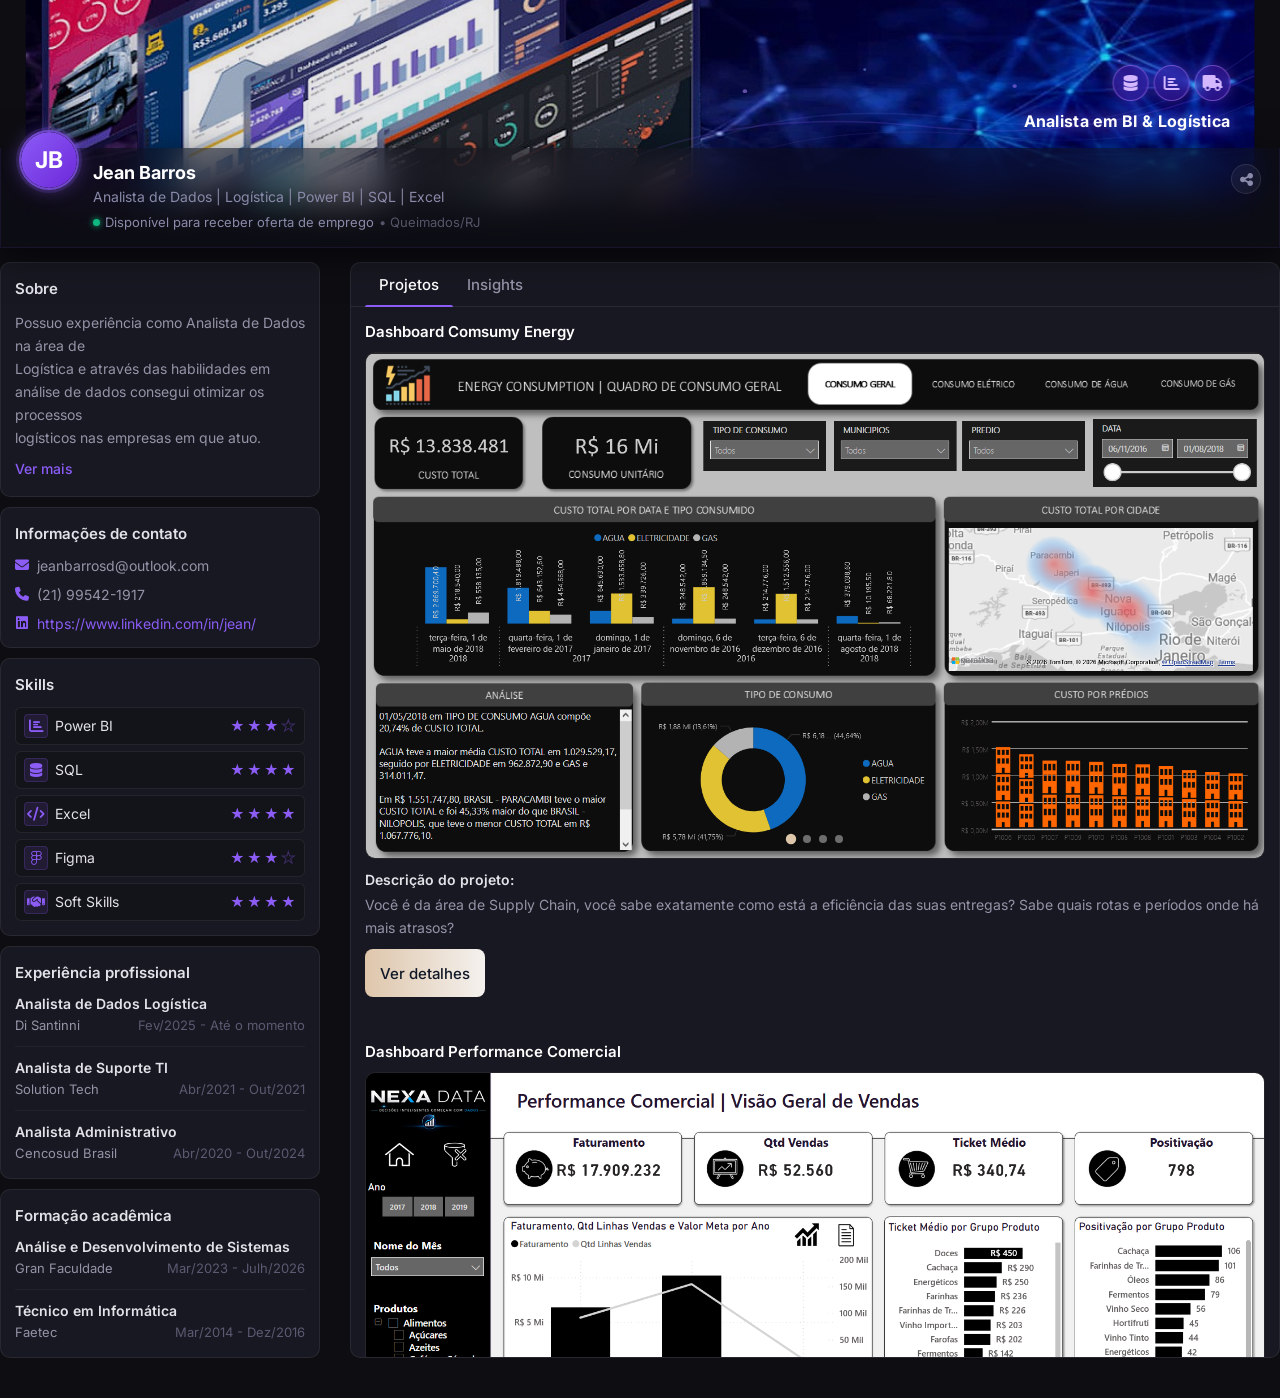
==== commit 09b6b77e: "Att nos caminhos do arquivo index.html e add pasta favicons" ====
--- a/public/index.html
+++ b/public/index.html
@@ -6,20 +6,20 @@
     <meta name="viewport" content="width=device-width, initial-scale=1.0">
     <title>Jean Barros | Portfólio</title>
 
-    <link rel="stylesheet" href="../src/CSS/style.css">
-    <link rel="stylesheet" href="../src/CSS/App.css">
-    <link rel="stylesheet" href="../src/CSS/components/NavBar/NavBar.css">
-    <link rel="stylesheet" href="../src/CSS/components/Section/Section.css">
-    <link rel="stylesheet" href="../src/CSS/components/SectionSkills/Skills.css">
-    <link rel="stylesheet" href="../src/CSS/components/SectionExperience/Experiences.css">
-    <link rel="stylesheet" href="../src/CSS/components/SectionExperience/ExperiencesCard.css">
-    <link rel="stylesheet" href="../src/CSS/components/SectionEducation/Education.css">
-    <link rel="stylesheet" href="../src/CSS/components/SectionProjects/Projects.css">
-    <link rel="stylesheet" href="../src/CSS/components/SectionProjects/ProjectsCard.css">
-    <link rel="stylesheet" href="../src/CSS/components/SectionProjects/ProjectsDetails.css">
-    <link rel="stylesheet" href="../src/CSS/components/SectionProjects/Insights.css">
-    <link rel="stylesheet" href="../src/CSS/components/Contact/Contact.css">
-    <link rel="stylesheet" href="../src/CSS/components/Footer/Footer.css">
+    <link rel="stylesheet" href="/src/CSS/style.css">
+    <link rel="stylesheet" href="/src/CSS/App.css">
+    <link rel="stylesheet" href="/src/CSS/components/NavBar/NavBar.css">
+    <link rel="stylesheet" href="/src/CSS/components/Section/Section.css">
+    <link rel="stylesheet" href="/src/CSS/components/SectionSkills/Skills.css">
+    <link rel="stylesheet" href="/src/CSS/components/SectionExperience/Experiences.css">
+    <link rel="stylesheet" href="/src/CSS/components/SectionExperience/ExperiencesCard.css">
+    <link rel="stylesheet" href="/src/CSS/components/SectionEducation/Education.css">
+    <link rel="stylesheet" href="/src/CSS/components/SectionProjects/Projects.css">
+    <link rel="stylesheet" href="/src/CSS/components/SectionProjects/ProjectsCard.css">
+    <link rel="stylesheet" href="/src/CSS/components/SectionProjects/ProjectsDetails.css">
+    <link rel="stylesheet" href="/src/CSS/components/SectionProjects/Insights.css">
+    <link rel="stylesheet" href="/src/CSS/components/Contact/Contact.css">
+    <link rel="stylesheet" href="/src/CSS/components/Footer/Footer.css">
 
     <link rel="preconnect" href="https://fonts.googleapis.com">
     <link rel="preconnect" href="https://fonts.gstatic.com" crossorigin>
--- a/src/CSS/style.css
+++ b/src/CSS/style.css
@@ -42,7 +42,7 @@
 }
 
 html {
-    font-size: 14px;
+    font-size: 17px;
     scroll-behavior: smooth;
 }
 
--- a/src/CSS/App.css
+++ b/src/CSS/App.css
@@ -126,7 +126,7 @@
 }
 
 .banner-badge i {
-    font-size: 13px;
+    font-size: 16px;
 }
 
 .banner-badge--highlight {
@@ -138,7 +138,7 @@
 
 /* Texto "Especialista em BI & Logística" */
 .banner-title {
-    font-size: 13px;
+    font-size: 16px;
     font-weight: 700;
     color: #ffffff;
     letter-spacing: 0.3px;
@@ -213,7 +213,7 @@
     inset: 0;
     align-items: center;
     justify-content: center;
-    font-size: 20px;
+    font-size: 23px;
     font-weight: 700;
     color: #fff;
     background: linear-gradient(135deg, #8b5cf6, #6d28d9);
@@ -230,7 +230,7 @@
 }
 
 .profile-name {
-    font-size: 15px;
+    font-size: 18px;
     font-weight: 700;
     color: #ffffff;
     line-height: 1.2;
@@ -238,7 +238,7 @@
 }
 
 .profile-subtitle {
-    font-size: 11px;
+    font-size: 14px;
     color: #8a8aaa;
     line-height: 1.45;
     margin-bottom: 5px;
@@ -248,7 +248,7 @@
     display: flex;
     align-items: center;
     gap: 5px;
-    font-size: 10px;
+    font-size: 13px;
     flex-wrap: wrap;
 }
 
@@ -297,7 +297,7 @@
     border: 1px solid rgba(255, 255, 255, 0.1);
     background: rgba(255, 255, 255, 0.05);
     color: #8a8aaa;
-    font-size: 12px;
+    font-size: 15px;
     display: flex;
     align-items: center;
     justify-content: center;
@@ -348,7 +348,7 @@
 }
 
 .sidebar-section-title {
-    font-size: 12px;
+    font-size: 15px;
     font-weight: 600;
     color: var(--text-primary);
     margin-bottom: 10px;
@@ -359,7 +359,7 @@
 ======================================== */
 
 .sidebar-about-text {
-    font-size: 11px;
+    font-size: 14px;
     color: var(--text-secondary);
     line-height: 1.65;
     margin-bottom: 6px;
@@ -384,7 +384,7 @@
 }
 
 .ver-mais-btn {
-    font-size: 11px;
+    font-size: 14px;
     color: var(--accent-purple);
     font-weight: 500;
     background: none;
@@ -437,7 +437,7 @@
 }
 
 .tab-btn {
-    font-size: 12px;
+    font-size: 15px;
     font-weight: 500;
     color: var(--text-secondary);
     padding: 12px 14px;
@@ -558,7 +558,7 @@
     background: var(--bg-secondary);
     border: 1px solid var(--border-color);
     color: var(--text-secondary);
-    font-size: 11px;
+    font-size: 14px;
     display: flex;
     align-items: center;
     justify-content: center;
@@ -596,11 +596,11 @@
 
 @media (max-width: 460px) {
     .profile-name {
+        font-size: 16px;
+    }
+
+    .profile-subtitle {
         font-size: 13px;
-    }
-
-    .profile-subtitle {
-        font-size: 10px;
     }
 
     .profile-avatar-wrapper {
@@ -614,6 +614,6 @@
     }
 
     .banner-title {
-        font-size: 11px;
+        font-size: 14px;
     }
 }
--- a/src/CSS/components/SectionSkills/Skills.css
+++ b/src/CSS/components/SectionSkills/Skills.css
@@ -49,13 +49,13 @@
     display: flex;
     align-items: center;
     justify-content: center;
-    font-size: 11px;
+    font-size: 14px;
     flex-shrink: 0;
     color: var(--accent-purple);
 }
 
 .skill-name {
-    font-size: 11px;
+    font-size: 14px;
     color: var(--text-primary);
     font-weight: 400;
     white-space: nowrap;
@@ -74,7 +74,7 @@
 }
 
 .star {
-    font-size: 11px;
+    font-size: 14px;
     color: var(--accent-purple);
     line-height: 1;
 }
--- a/src/CSS/components/SectionExperience/Experiences.css
+++ b/src/CSS/components/SectionExperience/Experiences.css
@@ -31,7 +31,7 @@
 ======================================== */
 
 .experience-cargo {
-    font-size: 11px;
+    font-size: 14px;
     font-weight: 600;
     color: var(--text-primary);
     line-height: 1.3;
@@ -49,12 +49,12 @@
 }
 
 .experience-empresa {
-    font-size: 10px;
+    font-size: 13px;
     color: var(--text-secondary);
 }
 
 .experience-periodo {
-    font-size: 10px;
+    font-size: 13px;
     color: var(--text-muted);
     white-space: nowrap;
 }
--- a/src/CSS/components/SectionEducation/Education.css
+++ b/src/CSS/components/SectionEducation/Education.css
@@ -30,7 +30,7 @@
 ======================================== */
 
 .education-curso {
-    font-size: 11px;
+    font-size: 14px;
     font-weight: 600;
     color: var(--text-primary);
     line-height: 1.3;
@@ -48,12 +48,12 @@
 }
 
 .education-instituicao {
-    font-size: 10px;
+    font-size: 13px;
     color: var(--text-secondary);
 }
 
 .education-periodo {
-    font-size: 10px;
+    font-size: 13px;
     color: var(--text-muted);
     white-space: nowrap;
 }
--- a/src/CSS/components/SectionProjects/ProjectsCard.css
+++ b/src/CSS/components/SectionProjects/ProjectsCard.css
@@ -10,8 +10,15 @@
 }
 
 @keyframes fadeInUp {
-    from { opacity: 0; transform: translateY(10px); }
-    to   { opacity: 1; transform: translateY(0); }
+    from {
+        opacity: 0;
+        transform: translateY(10px);
+    }
+
+    to {
+        opacity: 1;
+        transform: translateY(0);
+    }
 }
 
 /* ========================================
@@ -19,7 +26,7 @@
 ======================================== */
 
 .project-card-title {
-    font-size: 12px;
+    font-size: 15px;
     font-weight: 600;
     color: var(--text-white);
     line-height: 1.4;
@@ -46,11 +53,49 @@
 }
 
 .project-card-image {
+    min-width: 100%;
     width: 100%;
     height: auto;
     display: block;
     object-fit: cover;
     transition: transform var(--transition-slow);
+}
+
+/* Estilos específicos para o carrossel (slide) */
+.carousel-track {
+    display: flex;
+    width: 100%;
+    height: 100%;
+    transition: transform 0.6s cubic-bezier(0.25, 0.8, 0.25, 1);
+}
+
+/* Bolinhas de navegação (dots) */
+.carousel-dots {
+    position: absolute;
+    bottom: 15px;
+    left: 0;
+    width: 100%;
+    display: flex;
+    justify-content: center;
+    gap: 8px;
+    z-index: 10;
+}
+
+.carousel-dot {
+    width: 8px;
+    height: 8px;
+    border-radius: 50%;
+    background-color: rgba(255, 255, 255, 0.4);
+    transition: background-color 0.3s ease, transform 0.3s ease;
+}
+
+.carousel-dot.active {
+    background-color: #DEC6AB;
+    transform: scale(1.3);
+}
+
+.project-card-image-wrapper:hover .carousel-track {
+    /* Desativa o leve scale do hover da imagem em carrosseis pra não bugar o slide? Na verdade deixei só no .project-card-image se for único */
 }
 
 .project-card-image-wrapper:hover .project-card-image {
@@ -68,7 +113,7 @@
     opacity: 0;
     transition: opacity var(--transition-med);
     color: #fff;
-    font-size: 22px;
+    font-size: 25px;
     backdrop-filter: blur(2px);
 }
 
@@ -83,7 +128,7 @@
     inset: 0;
     align-items: center;
     justify-content: center;
-    font-size: 32px;
+    font-size: 35px;
     color: var(--text-muted);
     min-height: 140px;
 }
@@ -103,14 +148,14 @@
 .project-card-desc-block {}
 
 .project-card-desc-label {
-    font-size: 11px;
+    font-size: 14px;
     font-weight: 600;
     color: var(--text-primary);
     margin-bottom: 3px;
 }
 
 .project-card-desc-text {
-    font-size: 11px;
+    font-size: 14px;
     color: var(--text-secondary);
     line-height: 1.6;
 }
@@ -123,23 +168,22 @@
     display: inline-flex;
     align-items: center;
     justify-content: center;
-    padding: 7px 20px;
-    background: #f5f0e8;
-    border: 1px solid #e8e0d0;
-    border-radius: var(--radius-sm);
-    color: #2a2a2a;
-    font-size: 11px;
+    width: 120px;
+    height: 48px;
+    background: linear-gradient(to right, #DEC6AB, #F4F1EE);
+    border: none;
+    border-radius: 8px;
+    color: #111827;
+    font-size: 15px;
     font-weight: 500;
     cursor: pointer;
-    font-family: var(--font-main);
+    font-family: var(--font-main), 'Inter', sans-serif;
     transition: all var(--transition-med);
-    width: fit-content;
 }
 
 .project-ver-detalhes-btn:hover {
-    background: #fff;
-    border-color: #d0c8b8;
-    box-shadow: 0 2px 8px rgba(0, 0, 0, 0.15);
+    box-shadow: 0 0 15px rgba(222, 198, 171, 0.6);
+    transform: translateY(-1px);
 }
 
 /* ========================================
@@ -149,4 +193,4 @@
 .project-divider {
     height: 1px;
     background: var(--border-color);
-}
+}
--- a/src/CSS/components/SectionProjects/ProjectsDetails.css
+++ b/src/CSS/components/SectionProjects/ProjectsDetails.css
@@ -13,7 +13,7 @@
 ======================================== */
 
 .modal-project-title {
-    font-size: 17px;
+    font-size: 20px;
     font-weight: 700;
     color: var(--text-white);
     padding-right: 36px;
@@ -50,7 +50,7 @@
 }
 
 .pbi-tab-btn {
-    font-size: 11px;
+    font-size: 14px;
     font-weight: 500;
     color: var(--text-secondary);
     padding: 8px 14px;
@@ -132,13 +132,13 @@
     justify-content: center;
     gap: 10px;
     color: var(--text-muted);
-    font-size: 12px;
+    font-size: 15px;
     background: #0a0a14;
     z-index: 1;
 }
 
 .pbi-loading i {
-    font-size: 20px;
+    font-size: 23px;
     color: var(--accent-purple);
 }
 
@@ -154,7 +154,7 @@
     background: linear-gradient(135deg, #f59e0b, #d97706);
     border-radius: var(--radius-sm);
     color: #fff;
-    font-size: 11px;
+    font-size: 14px;
     font-weight: 600;
     cursor: pointer;
     transition: all var(--transition-med);
@@ -181,13 +181,13 @@
 }
 
 .modal-section-label {
-    font-size: 12px;
+    font-size: 15px;
     font-weight: 700;
     color: var(--text-primary);
 }
 
 .modal-section-text {
-    font-size: 11px;
+    font-size: 14px;
     color: var(--text-secondary);
     line-height: 1.7;
 }
@@ -205,7 +205,7 @@
 .modal-skill-tag {
     padding: 3px 10px;
     border-radius: var(--radius-sm);
-    font-size: 10px;
+    font-size: 13px;
     font-weight: 500;
     border: 1px solid var(--border-color);
     color: var(--text-secondary);
--- a/src/CSS/components/SectionProjects/Insights.css
+++ b/src/CSS/components/SectionProjects/Insights.css
@@ -12,19 +12,19 @@
 }
 
 .insights-titulo {
-    font-size: 13px;
+    font-size: 16px;
     font-weight: 700;
     color: var(--text-white);
     margin-bottom: 2px;
 }
 
 .insights-subtitulo {
-    font-size: 10px;
+    font-size: 13px;
     color: var(--text-muted);
 }
 
 .insights-count {
-    font-size: 10px;
+    font-size: 13px;
     color: var(--accent-purple);
     background: rgba(139,92,246,0.1);
     border: 1px solid rgba(139,92,246,0.2);
@@ -83,7 +83,7 @@
     display: inline-flex;
     align-items: center;
     gap: 5px;
-    font-size: 9px;
+    font-size: 12px;
     font-weight: 600;
     padding: 3px 8px;
     border-radius: 10px;
@@ -93,7 +93,7 @@
 }
 
 .insight-badge-destaque {
-    font-size: 9px;
+    font-size: 12px;
     color: #f59e0b;
     background: rgba(245,158,11,0.1);
     border: 1px solid rgba(245,158,11,0.25);
@@ -107,7 +107,7 @@
 
 /* Título */
 .insight-titulo {
-    font-size: 12px;
+    font-size: 15px;
     font-weight: 600;
     color: var(--text-white);
     line-height: 1.4;
@@ -115,7 +115,7 @@
 
 /* Resumo */
 .insight-resumo {
-    font-size: 11px;
+    font-size: 14px;
     color: var(--text-secondary);
     line-height: 1.6;
 }
@@ -134,7 +134,7 @@
 }
 
 .insight-texto {
-    font-size: 10.5px;
+    font-size: 13.5px;
     color: var(--text-muted);
     line-height: 1.65;
     white-space: pre-line;
@@ -161,21 +161,21 @@
 }
 
 .insight-metrica-valor {
-    font-size: 13px;
+    font-size: 16px;
     font-weight: 700;
     color: var(--text-white);
     line-height: 1;
 }
 
 .insight-metrica-label {
-    font-size: 8.5px;
+    font-size: 11.5px;
     color: var(--text-muted);
     flex: 1;
     line-height: 1.2;
 }
 
 .insight-tendencia {
-    font-size: 9px;
+    font-size: 12px;
     flex-shrink: 0;
 }
 .insight-tendencia.up      { color: #10b981; }
@@ -194,7 +194,7 @@
 }
 
 .insight-tag {
-    font-size: 9px;
+    font-size: 12px;
     color: var(--text-muted);
     background: rgba(255,255,255,0.04);
     border: 1px solid var(--border-color);
--- a/src/CSS/components/Contact/Contact.css
+++ b/src/CSS/components/Contact/Contact.css
@@ -15,7 +15,7 @@
 }
 
 .contact-icon {
-    font-size: 11px;
+    font-size: 14px;
     color: var(--accent-purple);
     margin-top: 2px;
     flex-shrink: 0;
@@ -24,14 +24,14 @@
 }
 
 .contact-text {
-    font-size: 11px;
+    font-size: 14px;
     color: var(--text-secondary);
     word-break: break-all;
     line-height: 1.4;
 }
 
 .contact-link {
-    font-size: 11px;
+    font-size: 14px;
     color: var(--accent-purple);
     word-break: break-all;
     line-height: 1.4;
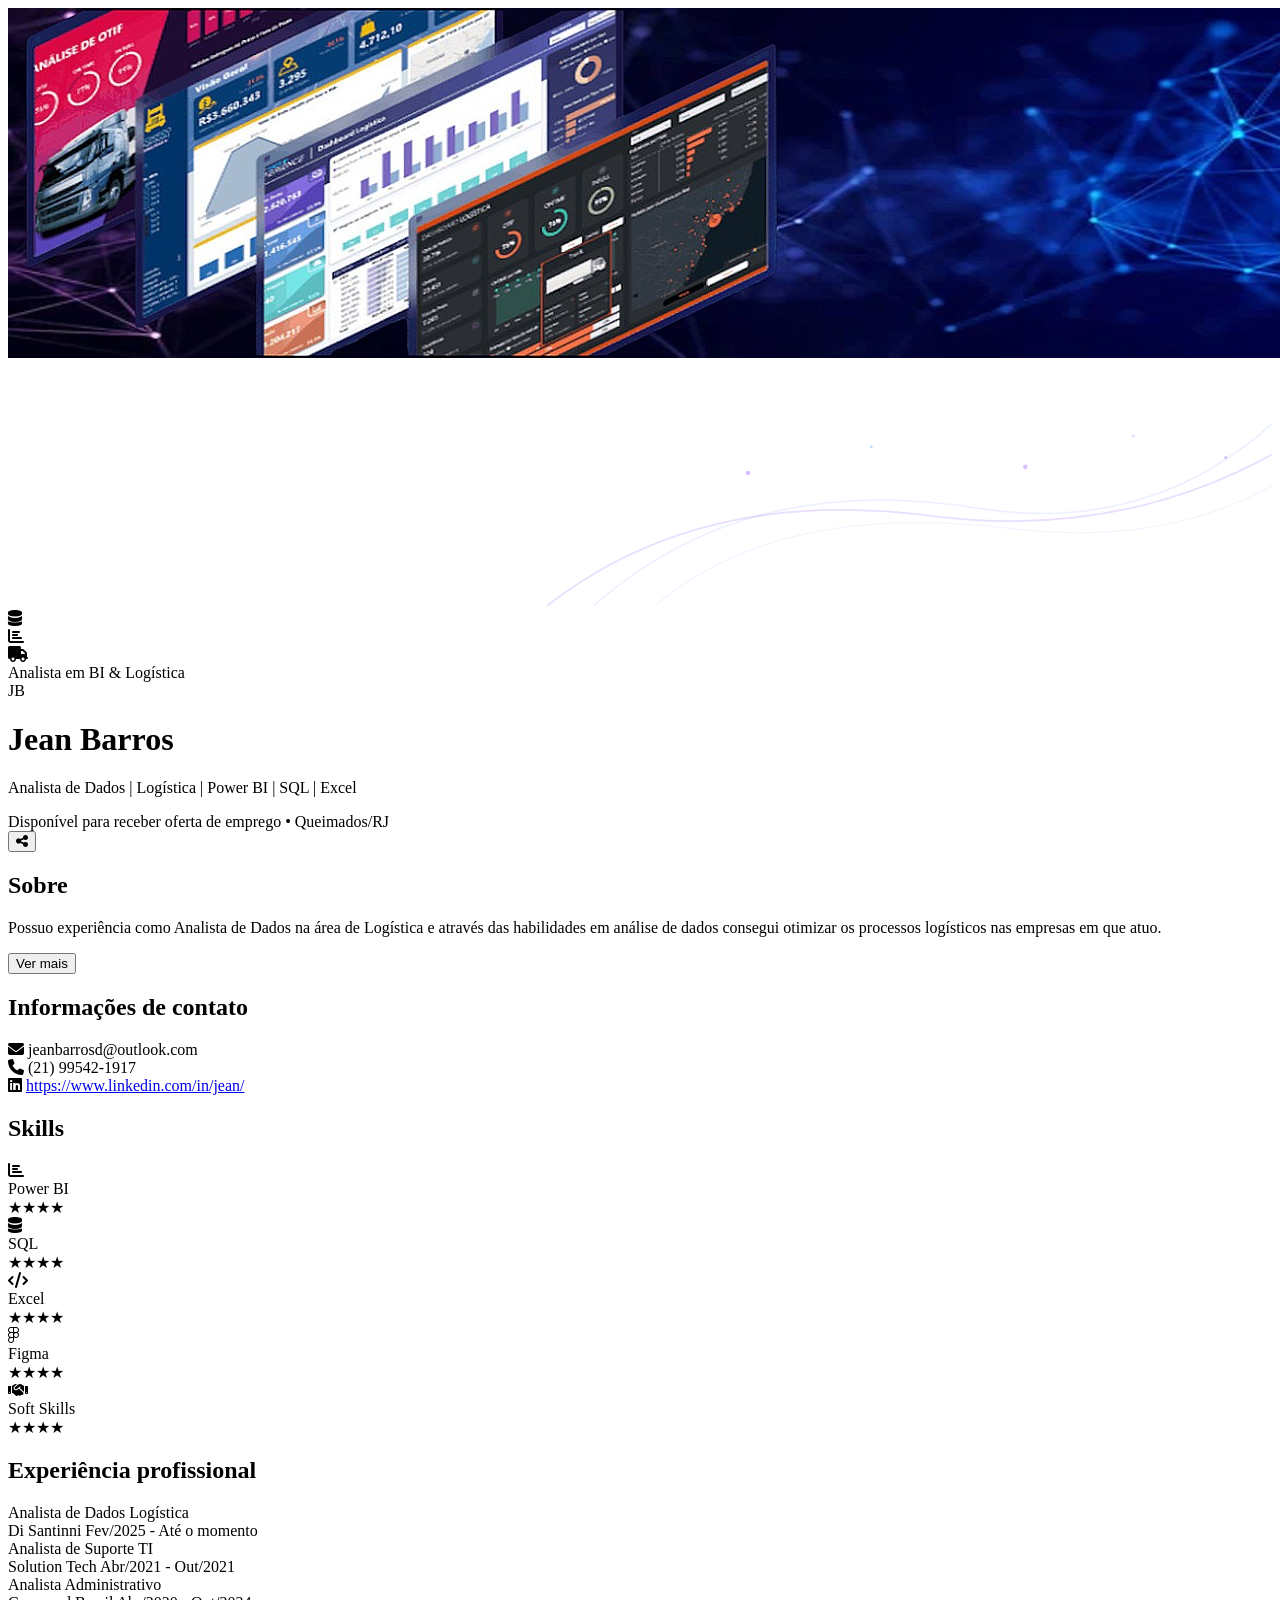
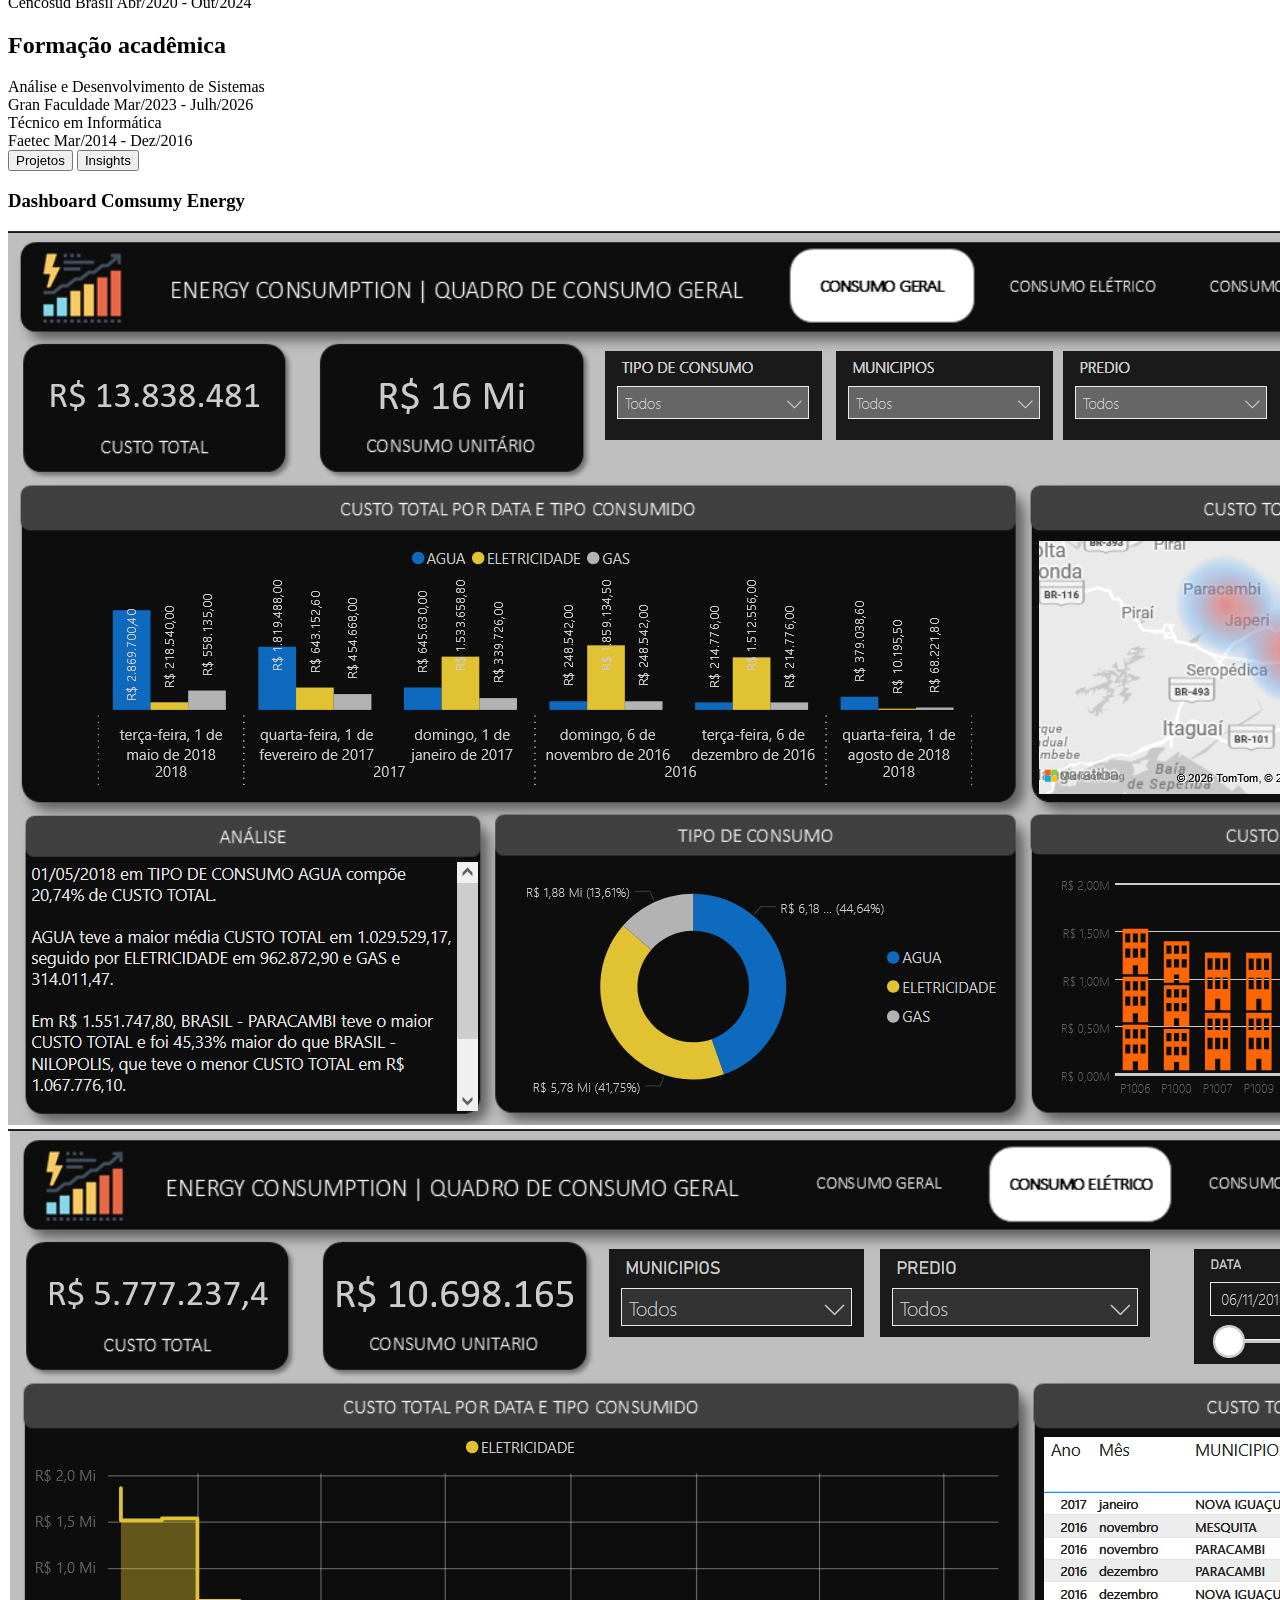
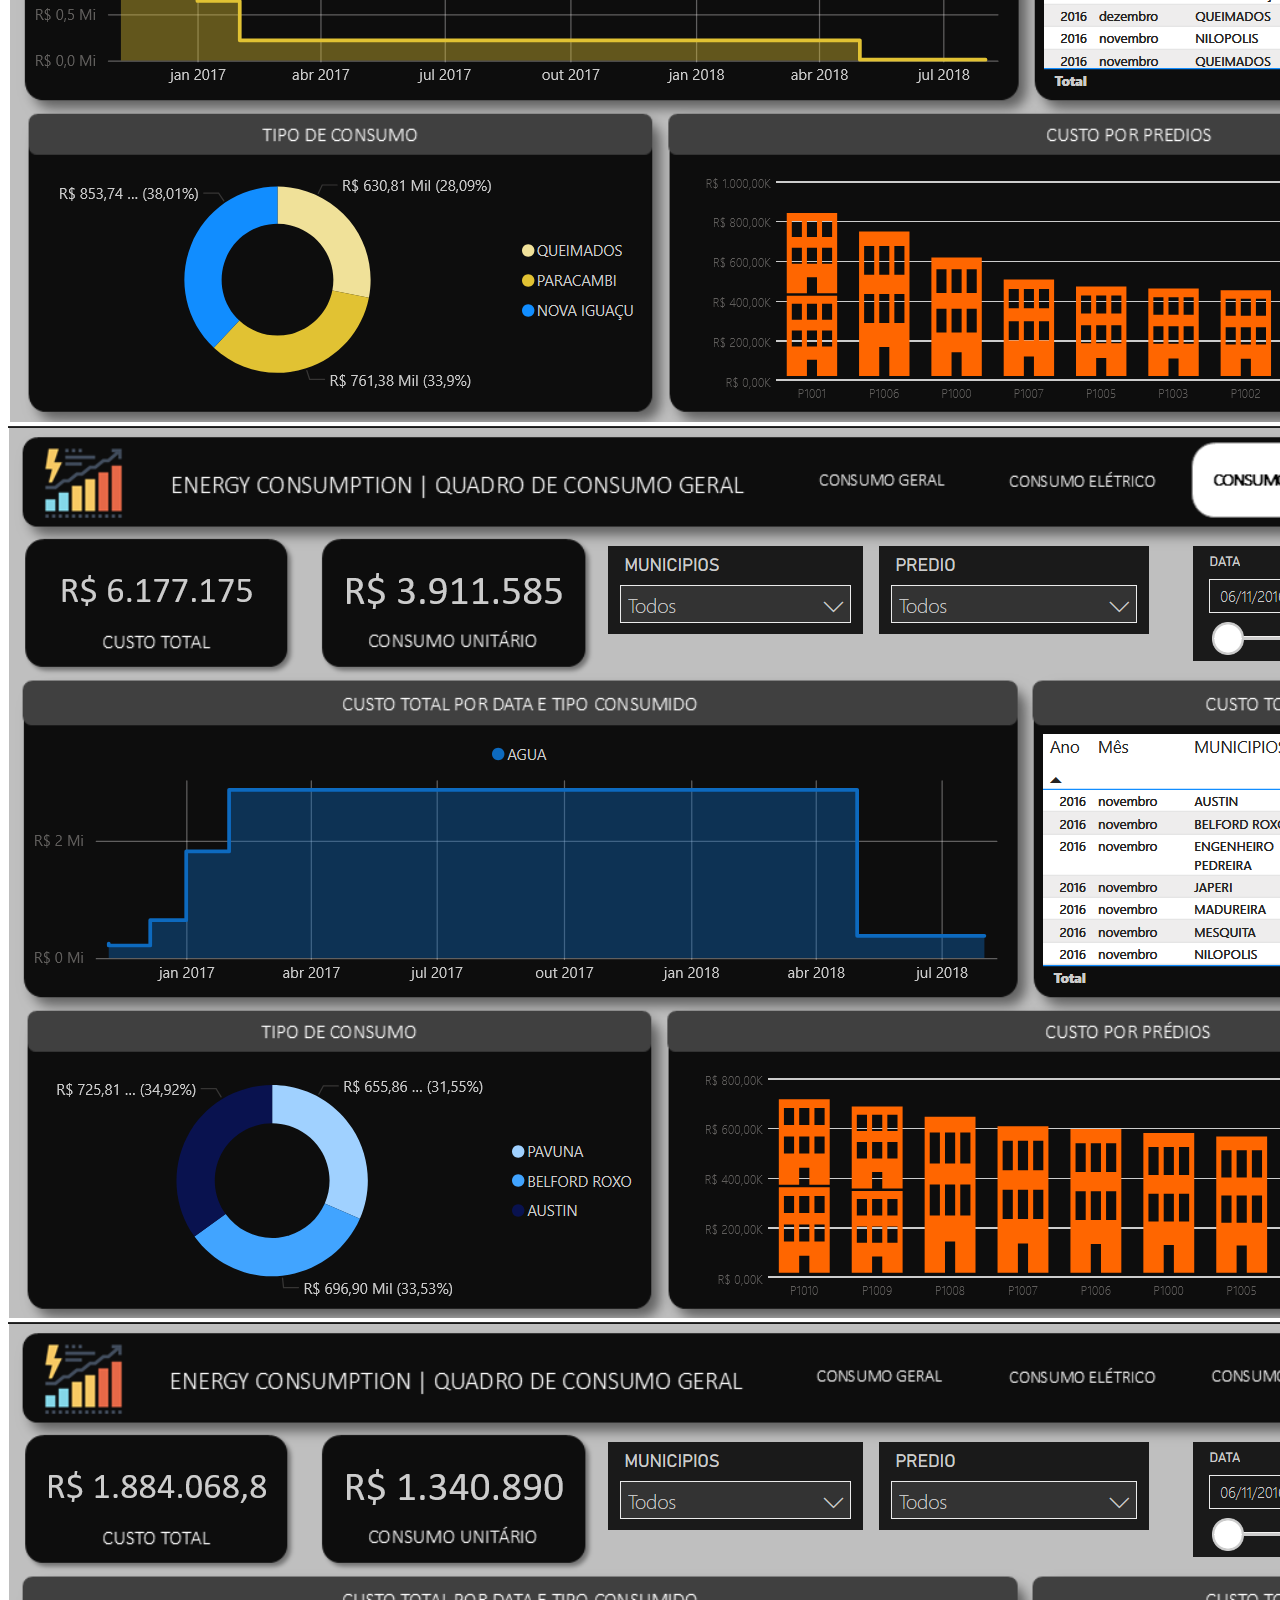
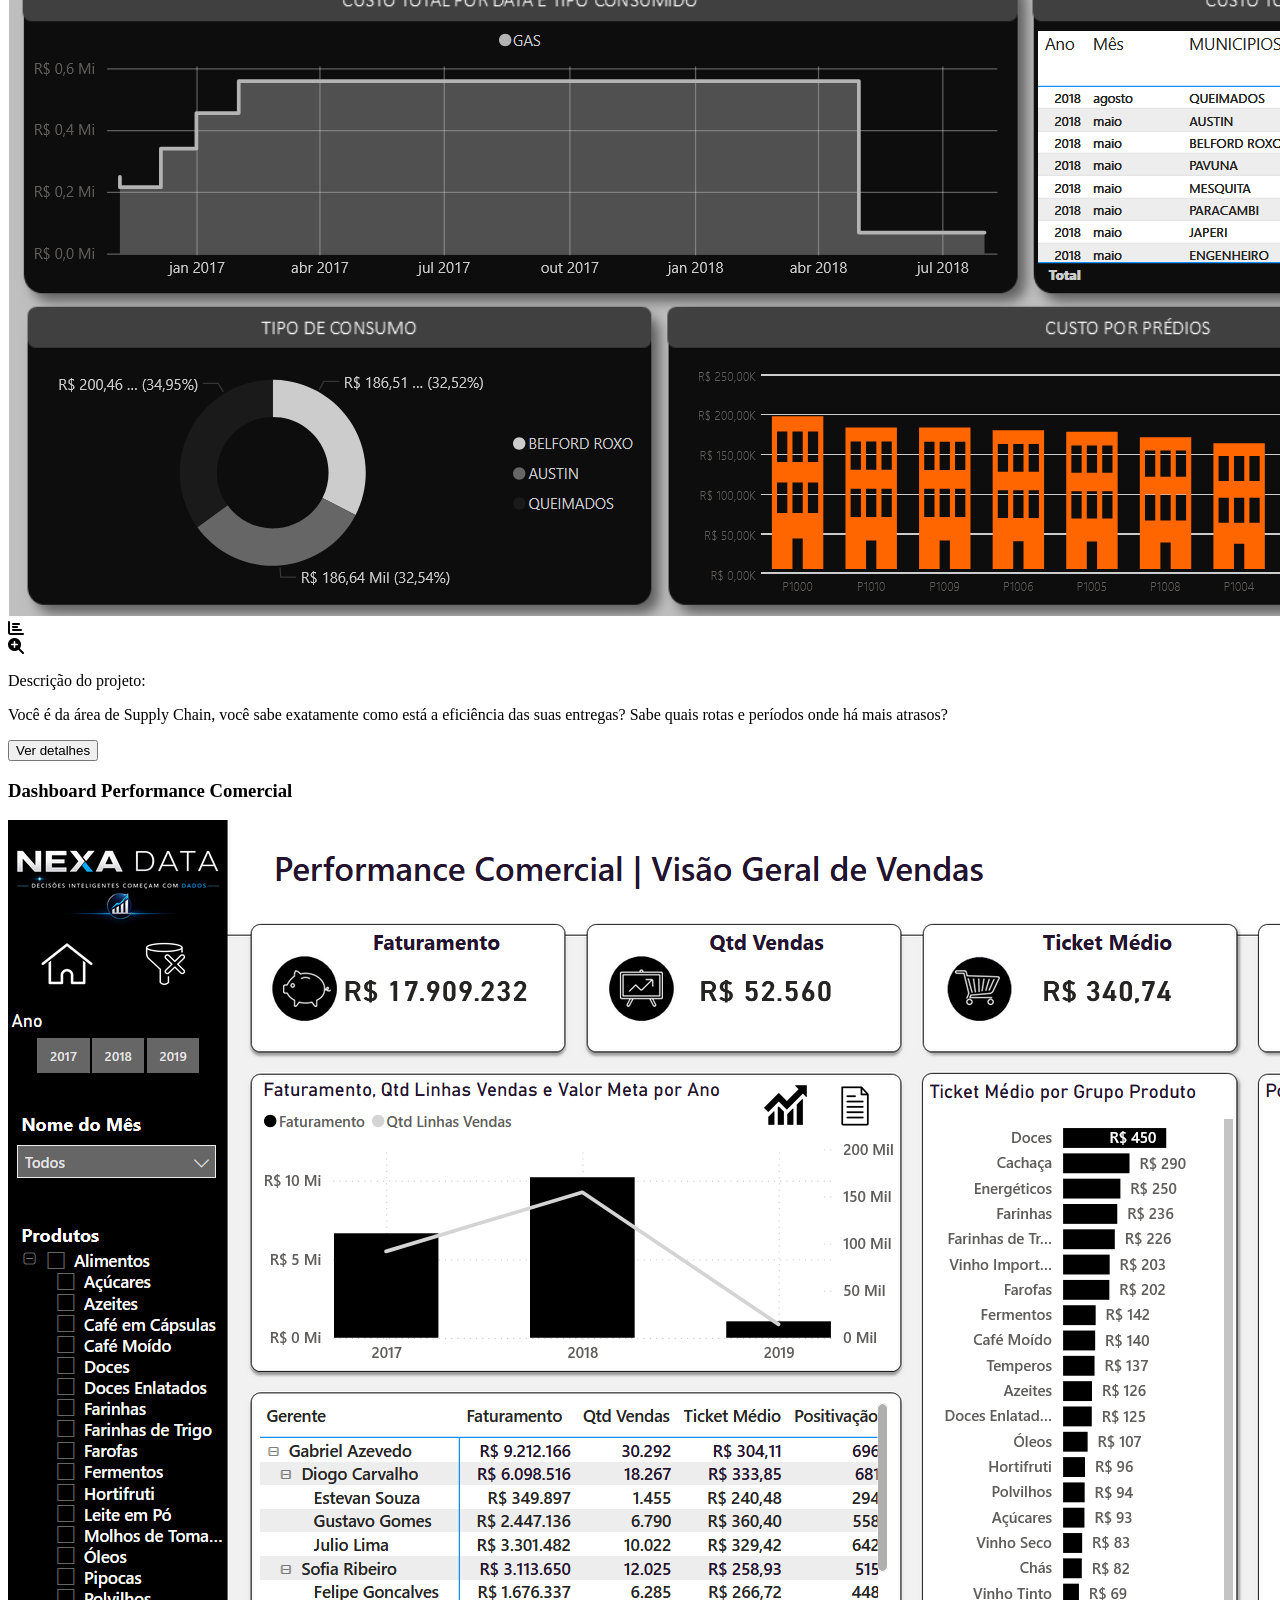
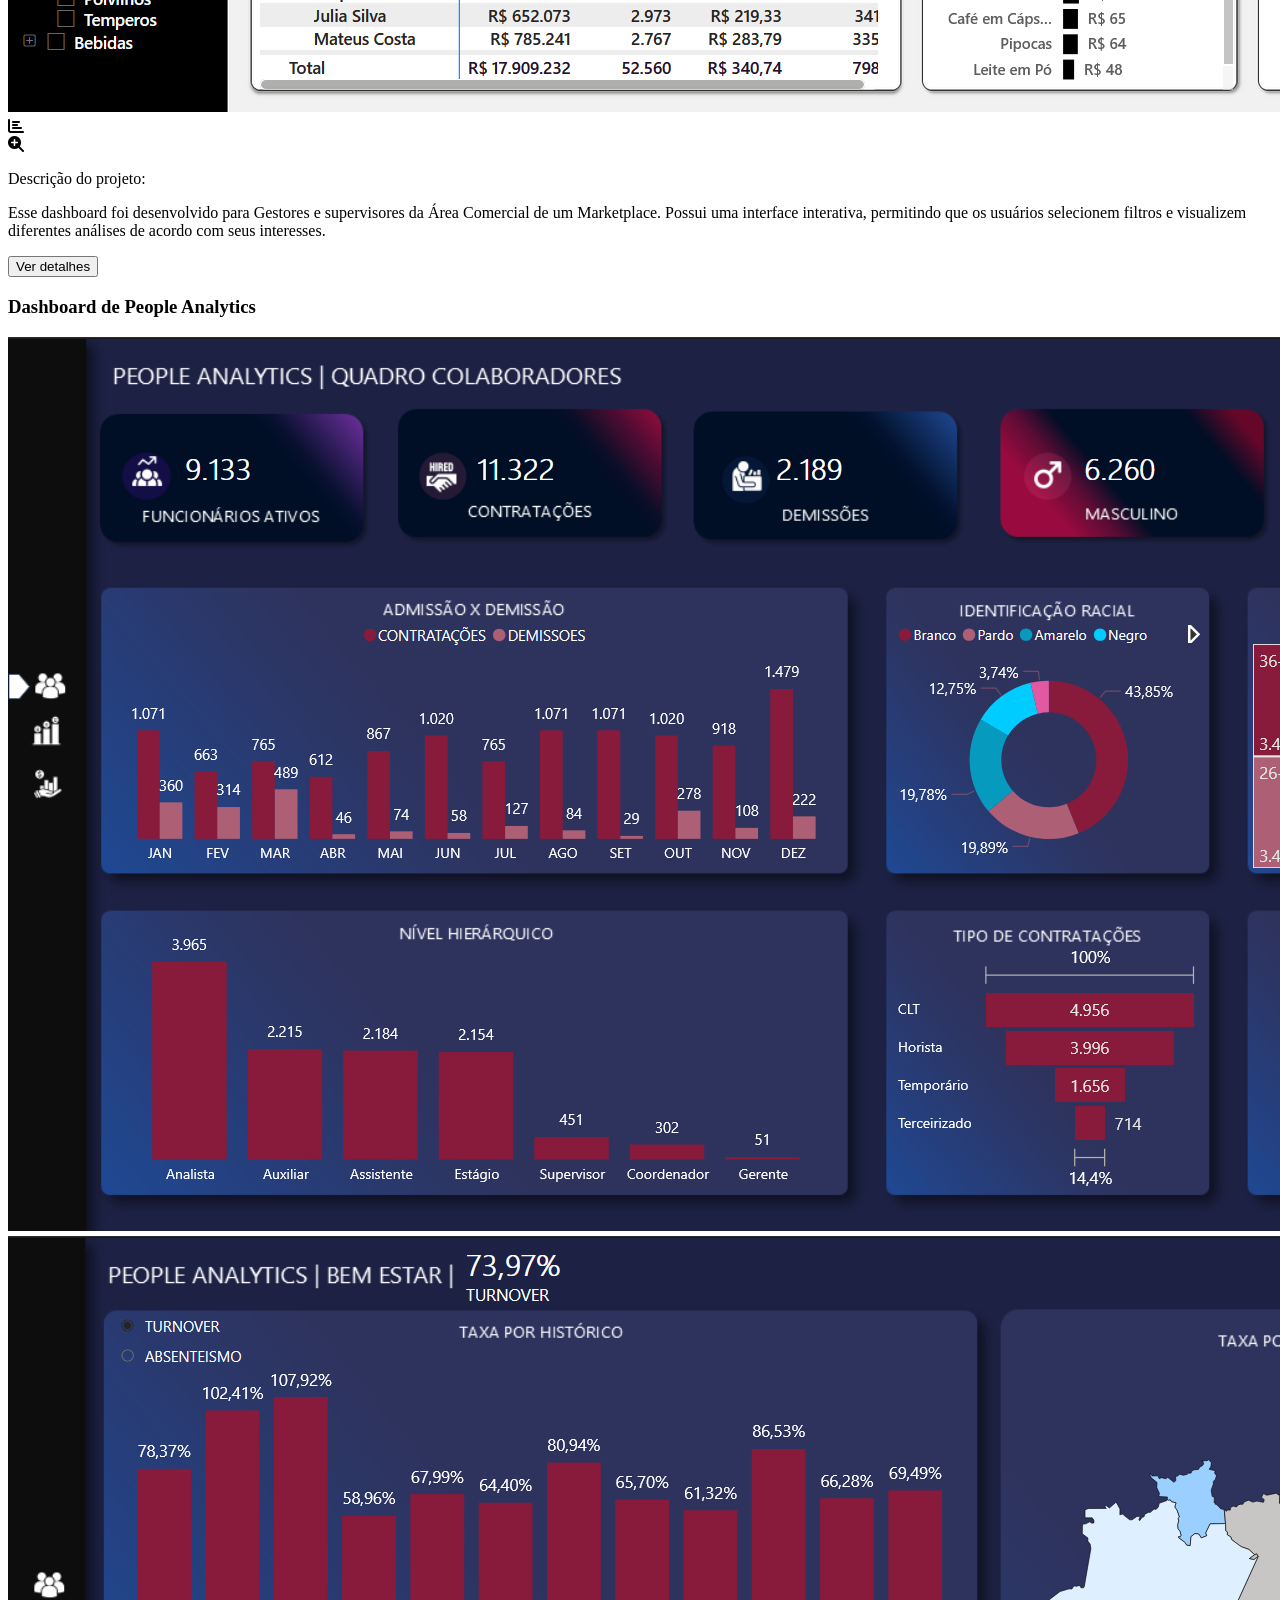
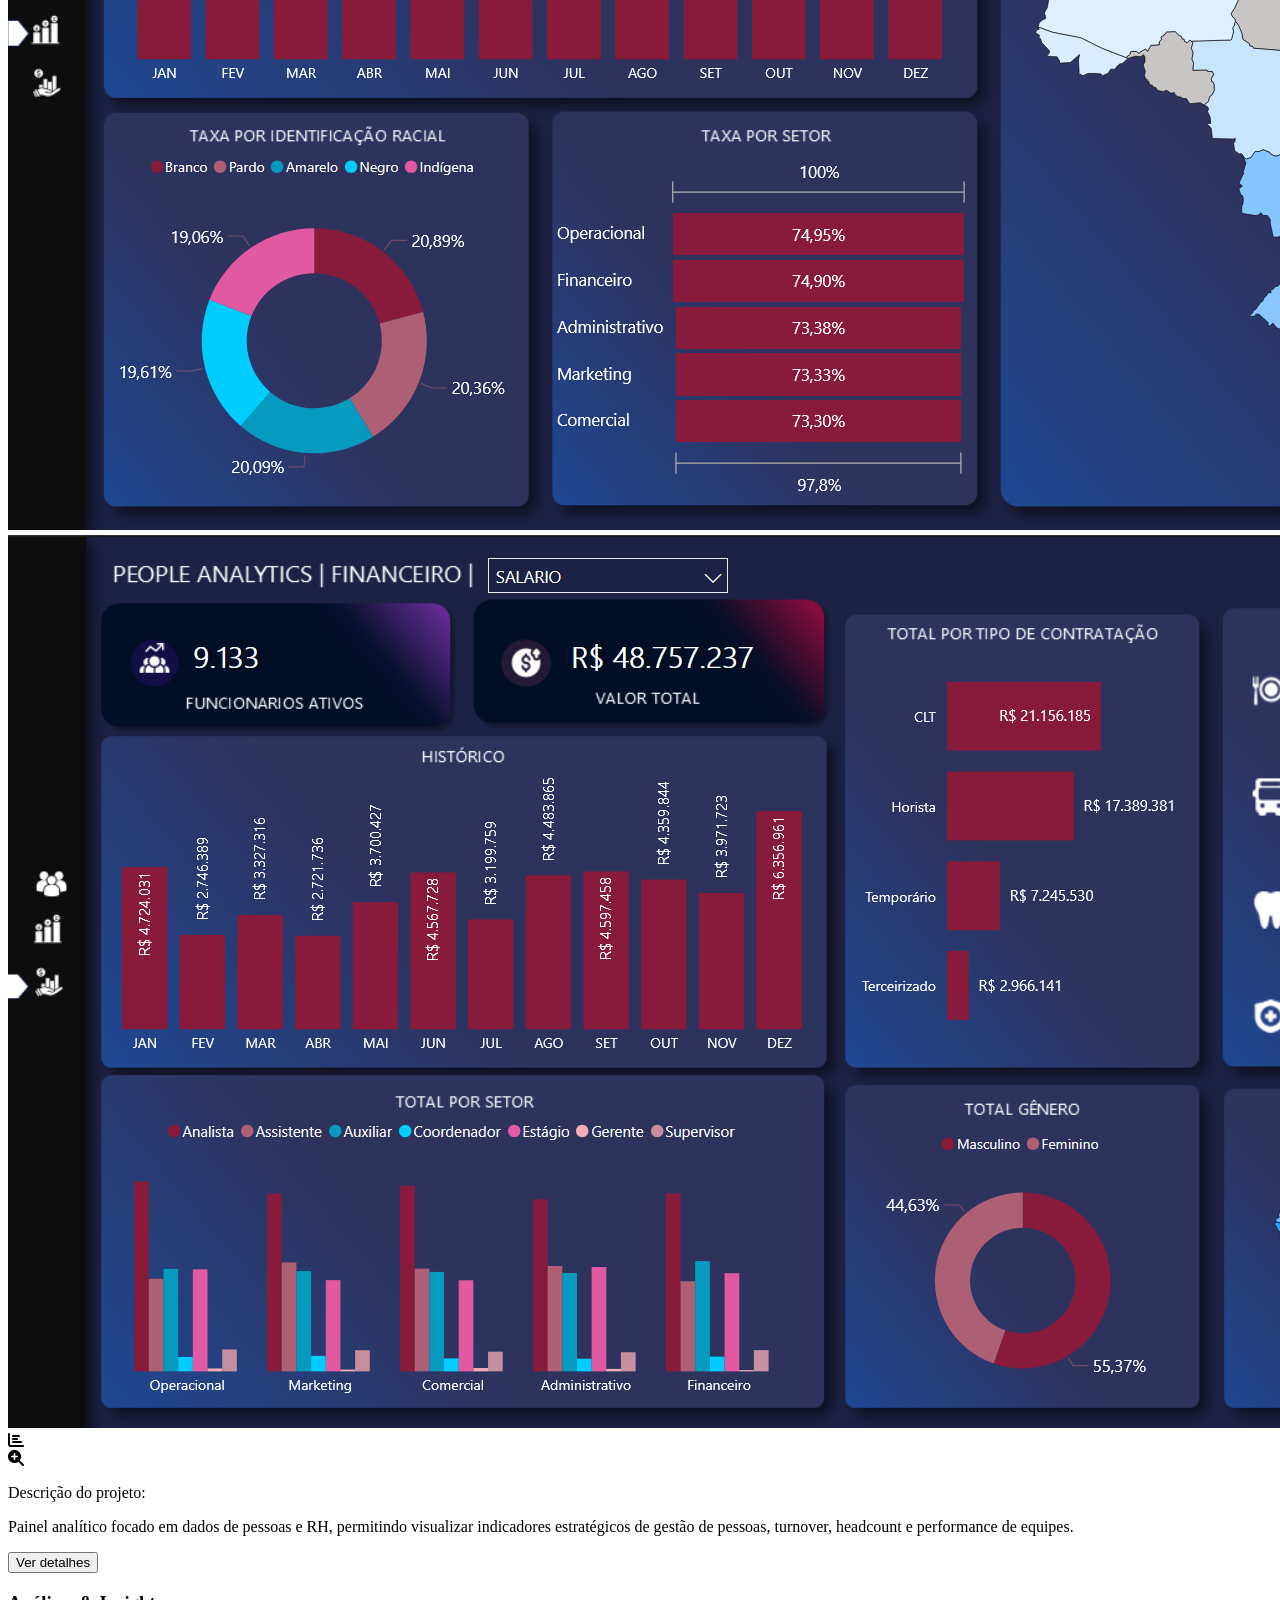
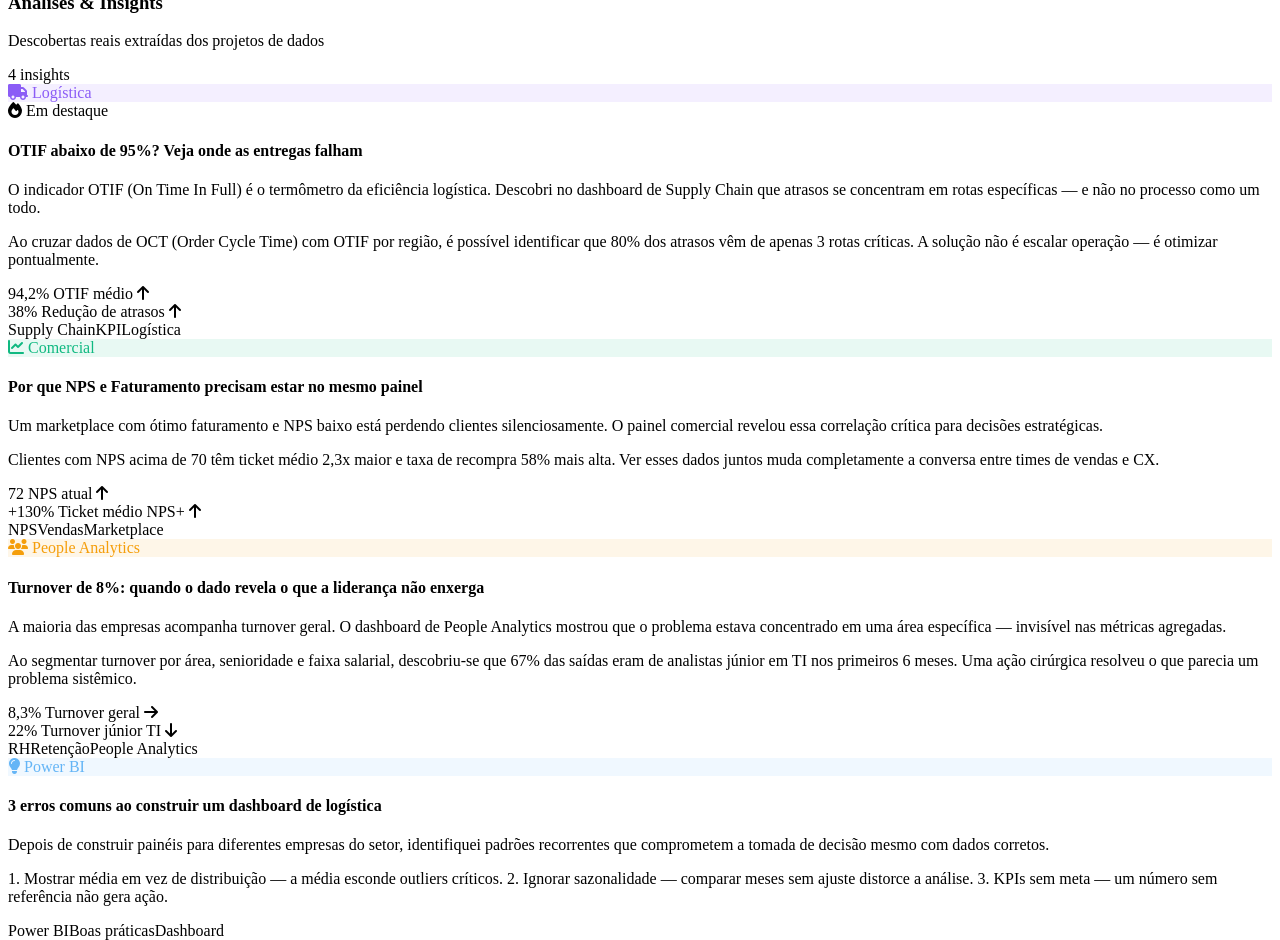
==== commit fe6d4194: "Ajuste estrutura de pastas" ====
--- a/public/index.html
+++ b/public/index.html
@@ -6,20 +6,20 @@
     <meta name="viewport" content="width=device-width, initial-scale=1.0">
     <title>Jean Barros | Portfólio</title>
 
-    <link rel="stylesheet" href="/src/CSS/style.css">
-    <link rel="stylesheet" href="/src/CSS/App.css">
-    <link rel="stylesheet" href="/src/CSS/components/NavBar/NavBar.css">
-    <link rel="stylesheet" href="/src/CSS/components/Section/Section.css">
-    <link rel="stylesheet" href="/src/CSS/components/SectionSkills/Skills.css">
-    <link rel="stylesheet" href="/src/CSS/components/SectionExperience/Experiences.css">
-    <link rel="stylesheet" href="/src/CSS/components/SectionExperience/ExperiencesCard.css">
-    <link rel="stylesheet" href="/src/CSS/components/SectionEducation/Education.css">
-    <link rel="stylesheet" href="/src/CSS/components/SectionProjects/Projects.css">
-    <link rel="stylesheet" href="/src/CSS/components/SectionProjects/ProjectsCard.css">
-    <link rel="stylesheet" href="/src/CSS/components/SectionProjects/ProjectsDetails.css">
-    <link rel="stylesheet" href="/src/CSS/components/SectionProjects/Insights.css">
-    <link rel="stylesheet" href="/src/CSS/components/Contact/Contact.css">
-    <link rel="stylesheet" href="/src/CSS/components/Footer/Footer.css">
+    <link rel="stylesheet" href="./src/CSS/style.css">
+    <link rel="stylesheet" href="./src/CSS/App.css">
+    <link rel="stylesheet" href="./src/CSS/components/NavBar/NavBar.css">
+    <link rel="stylesheet" href="./src/CSS/components/Section/Section.css">
+    <link rel="stylesheet" href="./src/CSS/components/SectionSkills/Skills.css">
+    <link rel="stylesheet" href="./src/CSS/components/SectionExperience/Experiences.css">
+    <link rel="stylesheet" href="./src/CSS/components/SectionExperience/ExperiencesCard.css">
+    <link rel="stylesheet" href="./src/CSS/components/SectionEducation/Education.css">
+    <link rel="stylesheet" href="./src/CSS/components/SectionProjects/Projects.css">
+    <link rel="stylesheet" href="./src/CSS/components/SectionProjects/ProjectsCard.css">
+    <link rel="stylesheet" href="./src/CSS/components/SectionProjects/ProjectsDetails.css">
+    <link rel="stylesheet" href="./src/CSS/components/SectionProjects/Insights.css">
+    <link rel="stylesheet" href="./src/CSS/components/Contact/Contact.css">
+    <link rel="stylesheet" href="./src/CSS/components/Footer/Footer.css">
 
     <link rel="preconnect" href="https://fonts.googleapis.com">
     <link rel="preconnect" href="https://fonts.gstatic.com" crossorigin>
